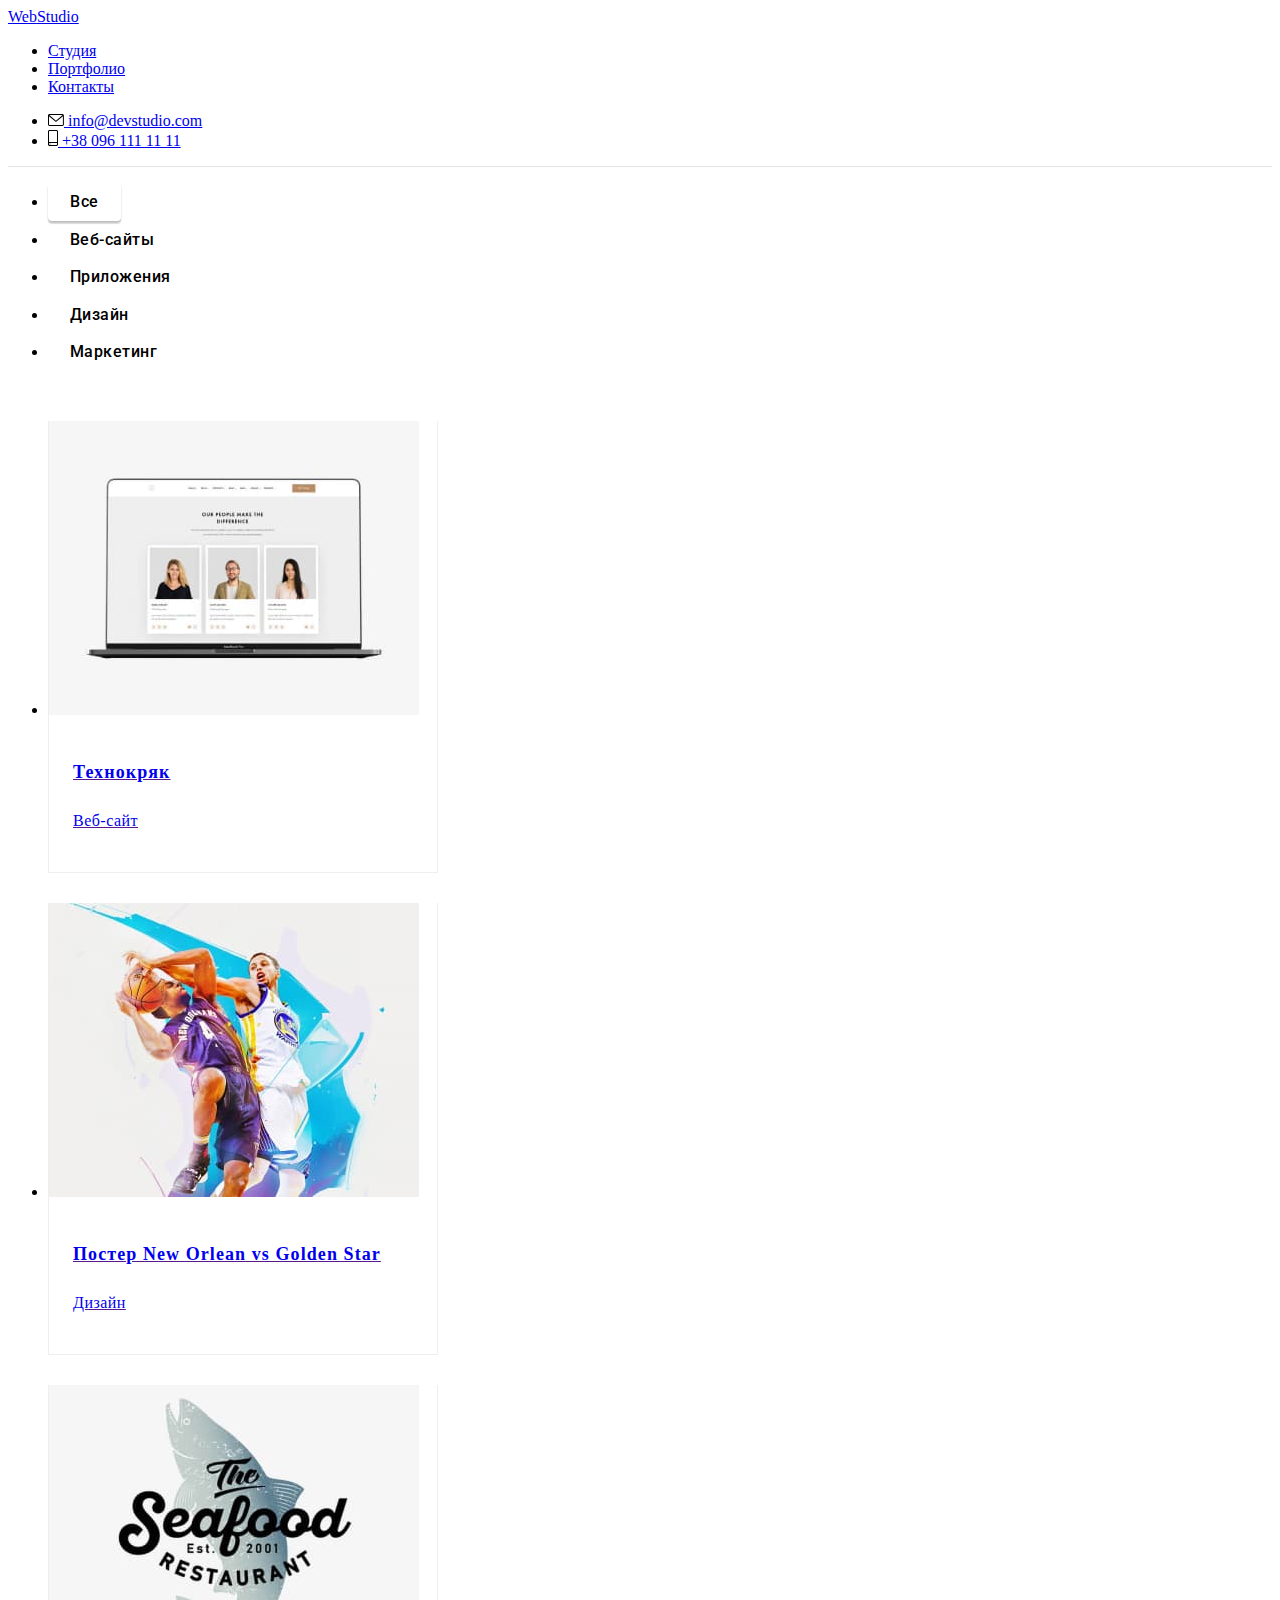
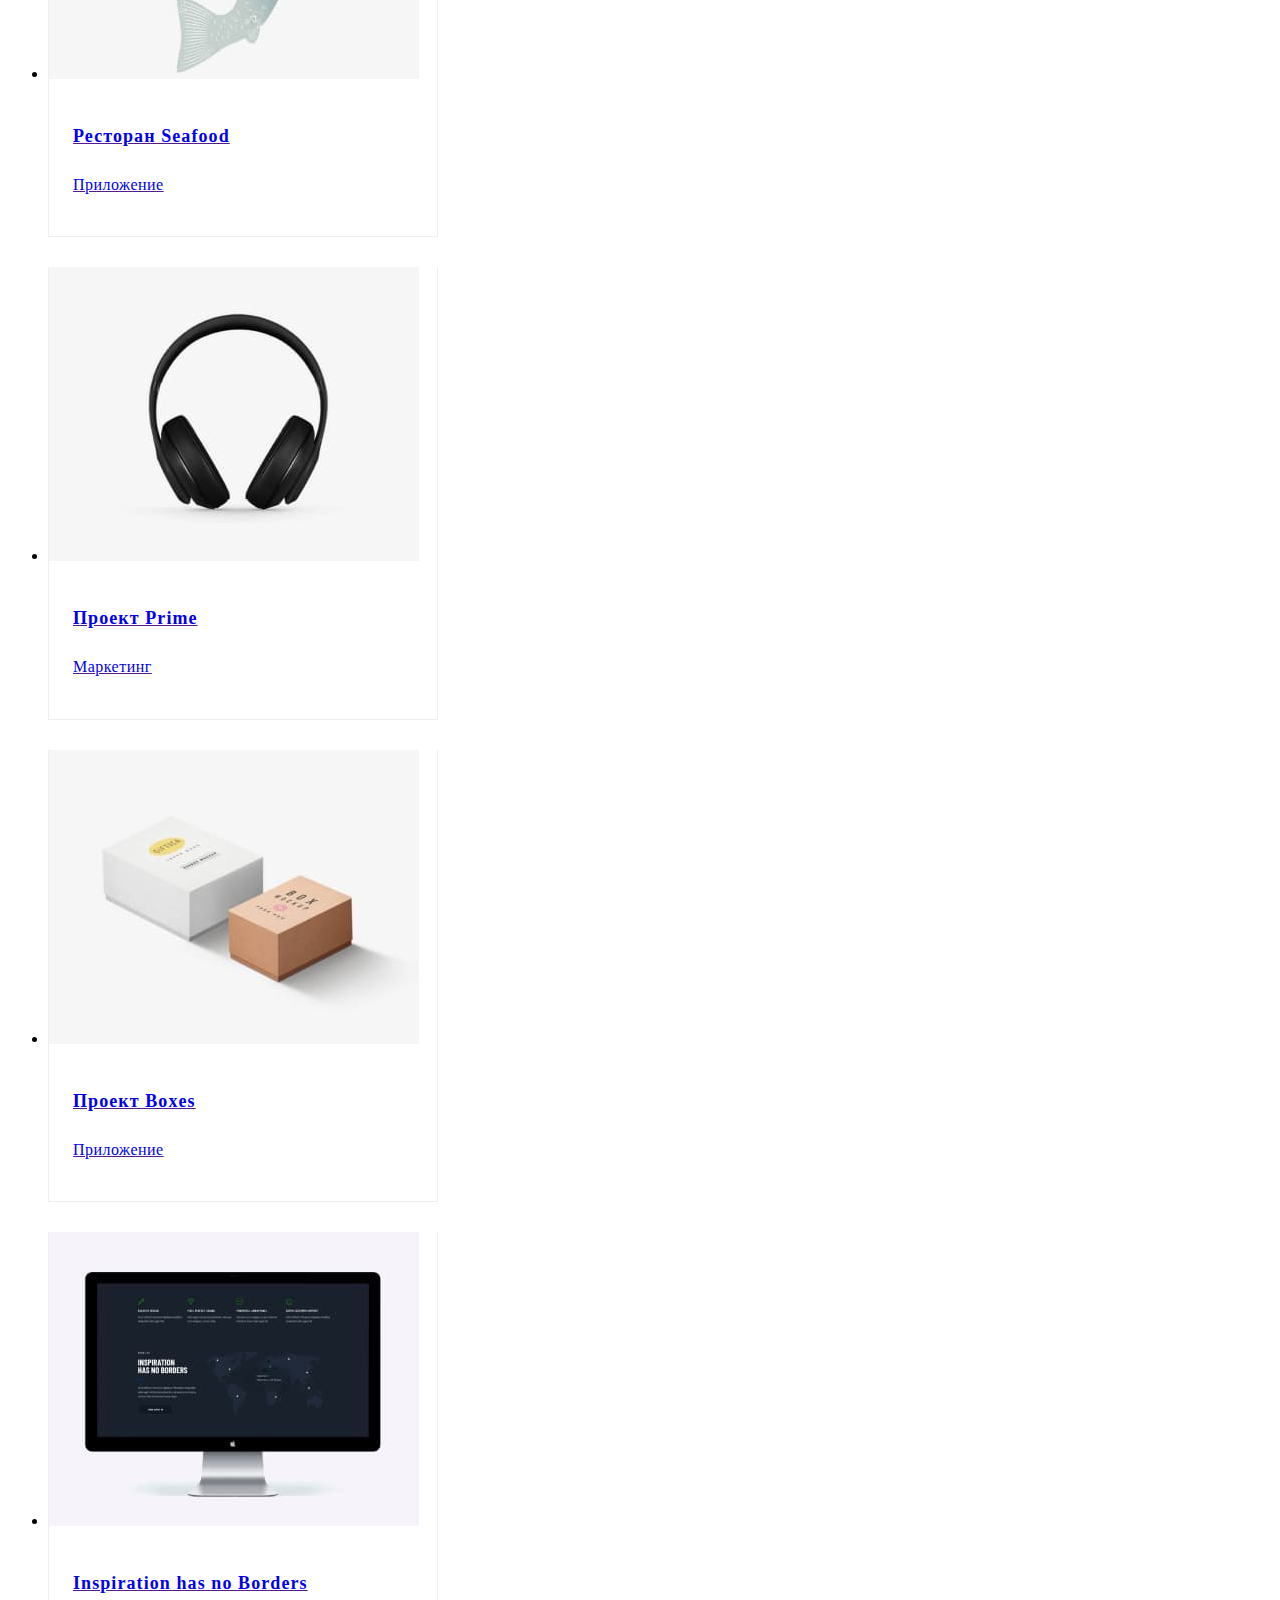
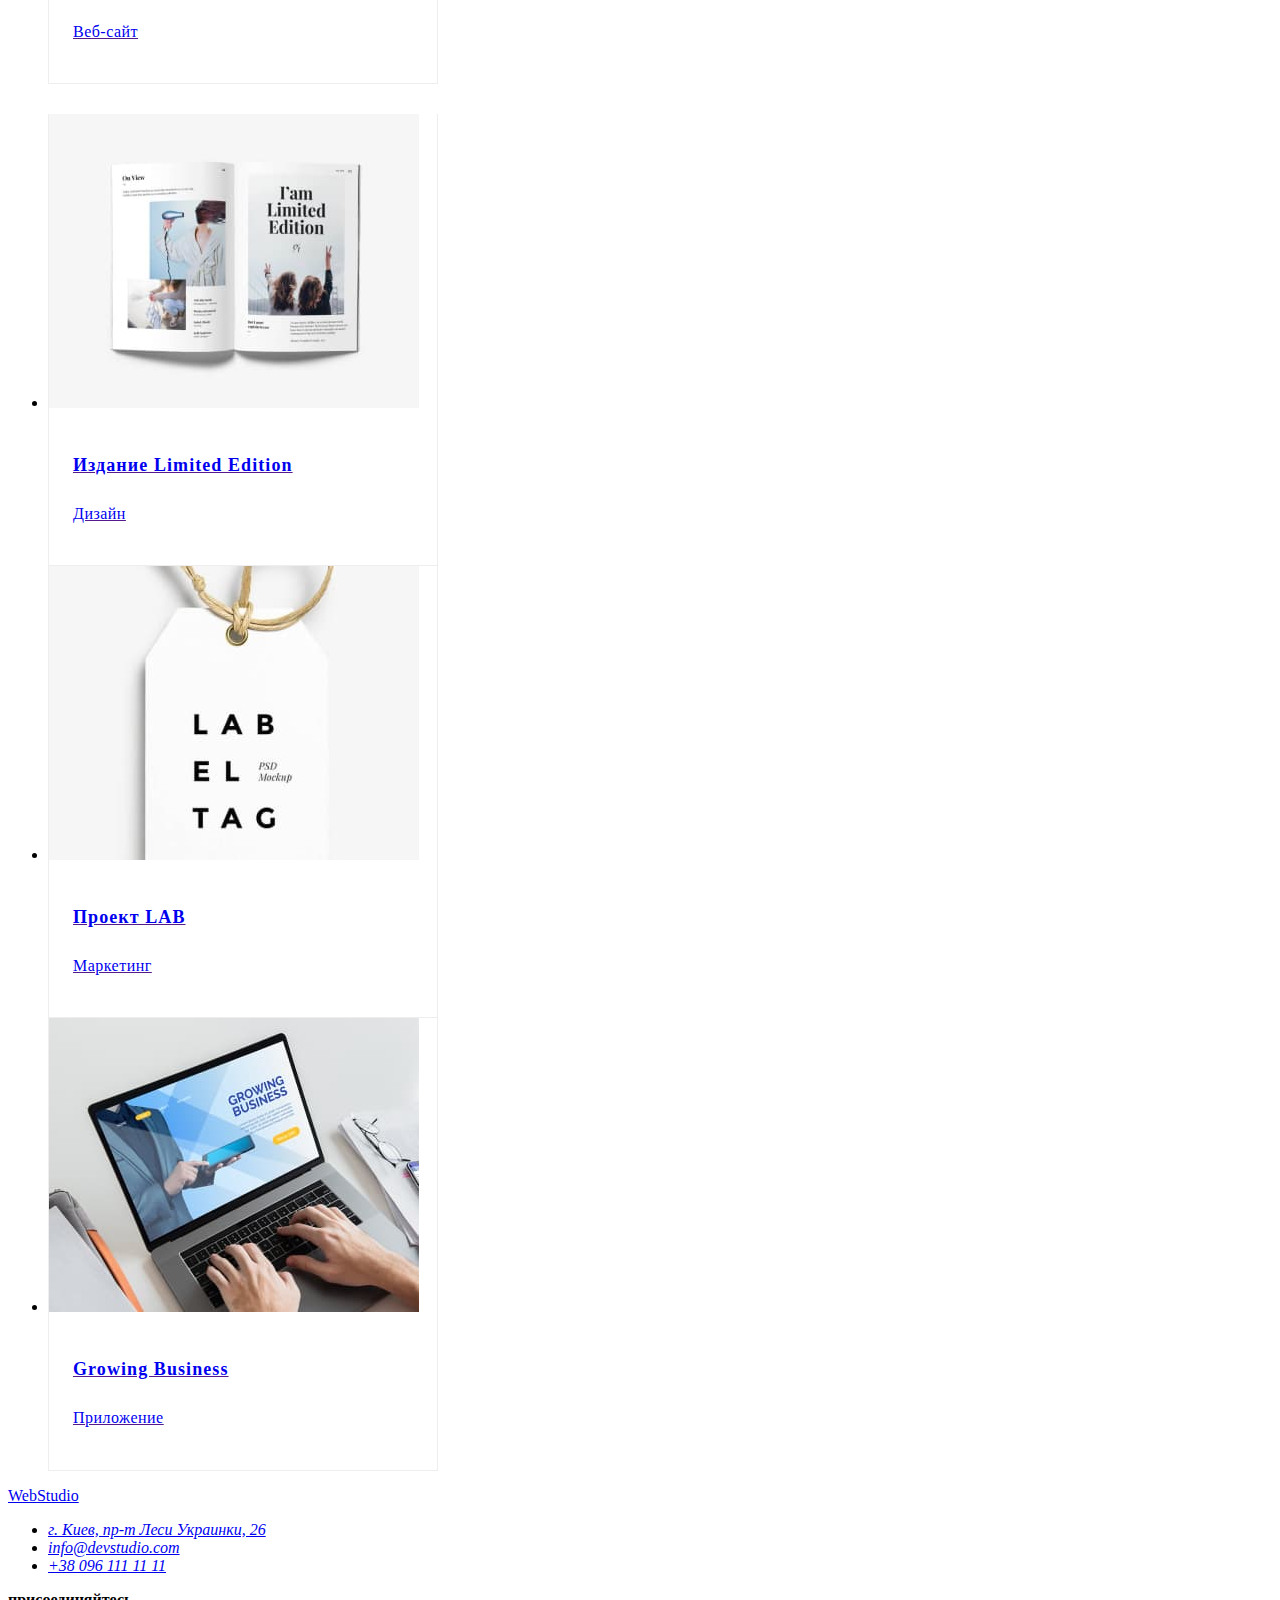
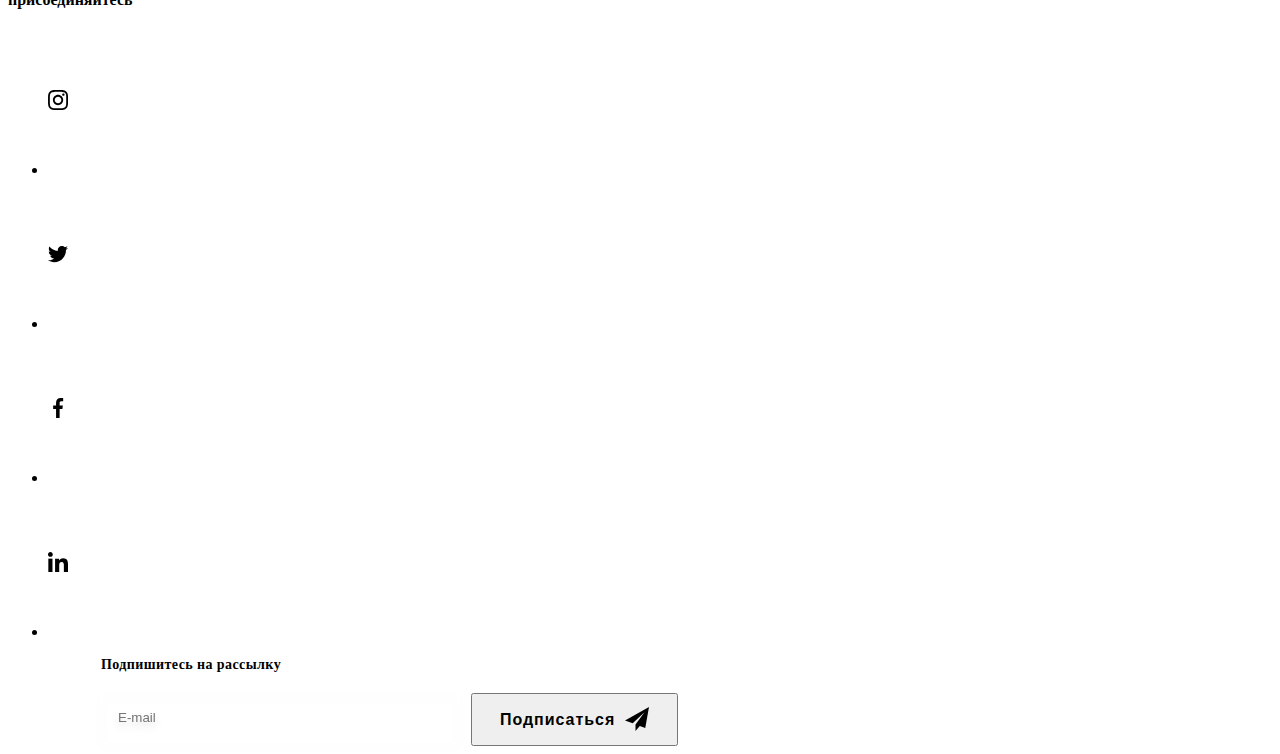
==== portfolio.html @ 0dfbd682 "1" ====
<!DOCTYPE html>
<html lang="ru">

<head>
    <meta charset="UTF-8">
    <meta http-equiv="X-UA-Compatible" content="IE=edge">
    <meta name="viewport" content="width=device-width, initial-scale=1.0">
    <title>портфолио</title>
    <link rel="preconnect" href="https://fonts.googleapis.com">
    <link rel="preconnect" href="https://fonts.gstatic.com" crossorigin>
    <link href="https://fonts.googleapis.com/css2?family=Raleway:wght@700&family=Roboto:wght@400;500;700;900&display=swap" rel="stylesheet">
    <link rel="stylesheet" href="https://cdnjs.cloudflare.com/ajax/libs/modern-normalize/1.1.0/modern-normalize.min.css" integrity="sha512-wpPYUAdjBVSE4KJnH1VR1HeZfpl1ub8YT/NKx4PuQ5NmX2tKuGu6U/JRp5y+Y8XG2tV+wKQpNHVUX03MfMFn9Q==" crossorigin="anonymous" referrerpolicy="no-referrer"
    />
    <link rel="stylesheet" href="./css/styless.css">
</head>

<body>
    <!-- Header -->
    <header class="header">
        <div class="container main-nav">
            <nav class="nav">
                <a href="index.html" lang="en" class="logo link">Web<span class="logo-header link">Studio</span></a>
                <ul class="site-nav list">
                    <li class="header-item">
                        <a href="./index.html" class="header-link link">Студия</a>
                    </li>
                    <li class="header-item">
                        <a href="./portfolio.html" class="header-link link current">Портфолио</a>
                    </li>
                    <li class="header-item">
                        <a href="Контакты" class="header-link list link">Контакты</a>
                    </li>
                </ul>
            </nav>
            <ul class="header-contacts-link list">
                <li class="item">
                    <a href="mailto:info@devstudio.com" class="contacts-link link" aria-label="имайл">
                        <svg class="icon-header-svg" width="16px" height="12px">
                            <use href="./images/sprite.svg#icon-mail"></use>
                        </svg> info@devstudio.com
                    </a>
                </li>
                <li class="item">
                    <a href="tel:+380961111111" class="contacts-link link" aria-label="номер телефона">
                        <svg class="icon-header-svg smartphone" width="10px" height="16px">
                            <use href="./images/sprite.svg#icon-smartphone"></use>
                        </svg> +38 096 111 11 11
                    </a>
                </li>
            </ul>
        </div>
    </header>
    <main>
        <!-- Section Hero -->
        <section class="portf-section section">
            <div class="container">
                <h1 hidden>portfolio</h1>
                <ul class="list menu-list">
                    <li class="item">
                        <button type="button" class="button active-button">Все</button>
                    </li>
                    <li class="item">
                        <button type="button " class="button">Веб-сайты</button>
                    </li>
                    <li class="item">
                        <button type="button " class="button">Приложения</button>
                    </li>
                    <li class="item">
                        <button type="button " class="button">Дизайн</button>
                    </li>
                    <li class="item">
                        <button type="button " class="button">Маркетинг</button>
                    </li>
                </ul>
                <ul class="list portf-list">
                    <li class="item-portf">
                        <a href="" class="link portf-link">
                            <div class="portf-thumb">
                                <img src="./images/tehnokrak.jpg " alt="технокряк " width="370 " height="294 " />
                                <div class="portfolio-card-overlay">
                                    <p class="portfolio-card-text">
                                        Технокряк это современная площадка распространения коронавируса. Компании используют эту платформу для цифрового шпионажа и атак на защищённые сервера конкурентов.
                                    </p>
                                </div>
                            </div>
                            <div class="portfolio-card-description">
                                <h2 class="portfolio-title">Технокряк</h2>
                                <p class="portfolio-text">Веб-сайт</p>
                            </div>
                        </a>
                    </li>
                    <li class="item-portf">
                        <a href="" class="link portf-link">
                            <div class="portf-thumb">
                                <img src="./images/new orlean vs golden star.jpg " alt="постер " width="370 " height="294 " />
                                <div class="portfolio-card-overlay">
                                    <p class="portfolio-card-text">
                                        Технокряк это современная площадка распространения коронавируса. Компании используют эту платформу для цифрового шпионажа и атак на защищённые сервера конкурентов.
                                    </p>
                                </div>
                            </div>
                            <div class="portfolio-card-description">
                                <h2 class="portfolio-title">Постер New Orlean vs Golden Star</h2>
                                <p class="portfolio-text">Дизайн</p>
                            </div>
                        </a>
                    </li>
                    <li class="item-portf">
                        <a href="" class="link portf-link">
                            <div class="portf-thumb">
                                <img src="./images/seafood.jpg " alt="рыбный ресторан " width="370 " height="294 " />
                                <div class="portfolio-card-overlay">
                                    <p class="portfolio-card-text">
                                        Технокряк это современная площадка распространения коронавируса. Компании используют эту платформу для цифрового шпионажа и атак на защищённые сервера конкурентов.
                                    </p>
                                </div>
                            </div>
                            <div class="portfolio-card-description">
                                <h2 class="portfolio-title">Ресторан Seafood</h2>
                                <p class="portfolio-text">Приложение</p>
                            </div>
                        </a>
                    </li>
                    <li class="item-portf">
                        <a href="" class="link portf-link">
                            <div class="portf-thumb">
                                <img src="./images/prime.jpg " alt="наушники " width="370 " height="294 " />
                                <div class="portfolio-card-overlay">
                                    <p class="portfolio-card-text">
                                        Технокряк это современная площадка распространения коронавируса. Компании используют эту платформу для цифрового шпионажа и атак на защищённые сервера конкурентов.
                                    </p>
                                </div>
                            </div>
                            <div class="portfolio-card-description">
                                <h2 class="portfolio-title">Проект Prime</h2>
                                <p class="portfolio-text">Маркетинг</p>
                            </div>
                        </a>
                    </li>

                    <li class="item-portf">
                        <a href="" class="link portf-link">
                            <div class="portf-thumb">
                                <img src="./images/boxes.jpg " alt="коробка " width="370 " height="294 " />
                                <div class="portfolio-card-overlay">
                                    <p class="portfolio-card-text">
                                        Технокряк это современная площадка распространения коронавируса. Компании используют эту платформу для цифрового шпионажа и атак на защищённые сервера конкурентов.
                                    </p>
                                </div>
                            </div>
                            <div class="portfolio-card-description">
                                <h2 class="portfolio-title">Проект Boxes</h2>
                                <p class="portfolio-text">Приложение</p>
                            </div>
                        </a>
                    </li>
                    <li class="item-portf">
                        <a href="" class="link portf-link">
                            <div class="portf-thumb">
                                <img src="./images/inspiration has no borders.jpg " alt="монитор " width="370 " height="294 " />
                                <div class="portfolio-card-overlay">
                                    <p class="portfolio-card-text">
                                        Технокряк это современная площадка распространения коронавируса. Компании используют эту платформу для цифрового шпионажа и атак на защищённые сервера конкурентов.
                                    </p>
                                </div>
                            </div>
                            <div class="portfolio-card-description">
                                <h2 class="portfolio-title">Inspiration has no Borders</h2>
                                <p class="portfolio-text">Веб-сайт</p>
                            </div>
                        </a>
                    </li>
                    <li class="item-portf">
                        <a href="" class="link portf-link">
                            <div class="portf-thumb">
                                <img src="./images/limited edition.jpg " alt="журнал " width="370 " height="294 " />
                                <div class="portfolio-card-overlay">
                                    <p class="portfolio-card-text">
                                        Технокряк это современная площадка распространения коронавируса. Компании используют эту платформу для цифрового шпионажа и атак на защищённые сервера конкурентов.
                                    </p>
                                </div>
                            </div>
                            <div class="portfolio-card-description">
                                <h2 class="portfolio-title">Издание Limited Edition</h2>
                                <p class="portfolio-text">Дизайн</p>
                            </div>
                        </a>
                    </li>
                    <li class="item-portf">
                        <a href="" class="link portf-link">
                            <div class="portf-thumb">
                                <img src="./images/lab.jpg " alt="ярлык " width="370 " height="294 " />
                                <div class="portfolio-card-overlay">
                                    <p class="portfolio-card-text">
                                        Технокряк это современная площадка распространения коронавируса. Компании используют эту платформу для цифрового шпионажа и атак на защищённые сервера конкурентов.
                                    </p>
                                </div>
                            </div>
                            <div class="portfolio-card-description">
                                <h2 class="portfolio-title">Проект LAB</h2>
                                <p class="portfolio-text">Маркетинг</p>
                            </div>
                        </a>
                    </li>
                    <li class="item-portf">
                        <a href="" class="link portf-link">
                            <div class="portf-thumb">
                                <img src="./images/growing business.jpg " alt="ноутбук " width="370 " height="294 " />
                                <div class="portfolio-card-overlay">
                                    <p class="portfolio-card-text">
                                        Технокряк это современная площадка распространения коронавируса. Компании используют эту платформу для цифрового шпионажа и атак на защищённые сервера конкурентов.
                                    </p>
                                </div>
                            </div>
                            <div class="portfolio-card-description">
                                <h2 class="portfolio-title">Growing Business</h2>
                                <p class="portfolio-text">Приложение</p>
                            </div>
                        </a>
                    </li>
                </ul>
            </div>
        </section>
    </main>

    <!-- Footer -->
    <footer class=" footer ">
        <div class="container footer-blok">
            <div class="contact-blok">
                <a href=" ./index.html " lang=" en " class=" logo link footer-link ">Web<span
                        class=" logo-footer link ">Studio</span></a>
                <address class=" contacts-address ">
                    <ul class=" footer-list list ">
                        <li class=" contacts-item ">
                            <a class=" contacts-link-address link " href=" # ">г. Киев, пр-т Леси Украинки, 26</a>
                        </li>
                        <li class=" contacts-item ">
                            <a href=" mailto:info@devstudio.com "
                                class=" footer-contacts-link link ">info@devstudio.com</a>
                        </li>
                        <li class=" contacts-item ">
                            <a href=" tel:+380961111111 " class=" footer-contacts-link link ">+38 096 111 11 11</a>
                        </li>
                    </ul>
                </address>
            </div>
            <div class="footer-socar">
                <strong class="footer-strong">присоединяйтесь</strong>
                <ul class="footer-socar-list">
                    <li class="footer-socar-blok list">
                        <a href="" class="link footer-links">
                            <svg class="footer-icon-svg" width="20" hight="20">
                                <use href="./images/sprite.svg#icon-instagram" class="svg-item"></use>
                            </svg>
                        </a>
                    </li>
                    <li class="footer-socar-blok list">
                        <a href="" class="link footer-links">
                            <svg class="footer-icon-svg" width="20" hight="20">
                                <use href="./images/sprite.svg#icon-twitter" class="svg-item"></use>
                            </svg>
                        </a>
                    </li>
                    <li class="footer-socar-blok list">
                        <a href="" class="link footer-links">
                            <svg class="footer-icon-svg" width="20" hight="20">
                                <use href="./images/sprite.svg#icon-facebook" class="svg-item"></use>
                            </svg>
                        </a>
                    </li>
                    <li class="footer-socar-blok list">
                        <a href="" class="link footer-links">
                            <svg class="footer-icon-svg" width="20" hight="20">
                                <use href="./images/sprite.svg#icon-linkedin" class="svg-item"></use>
                            </svg>
                        </a>
                    </li>
                </ul>
            </div>
            <form action="#" class="online-form">
                <strong class="footer-strong signup-title">
                    Подпишитесь на рассылку
                </strong>
                <div class="inputs">
                    <label for="signup-email" class="signup-label">
                        <input type="email" name="email" id="signup-email" placeholder="E-mail" class="signup-email">
                    </label>
                    <button type="submit" class="hero-button signup-btn">
                        <span class="signup-btn-text">Подписаться</span>
                        <svg width="24" height="24" class="signup-svg">
                            <use href="./images/sprite.svg#icon-icon-send" class=""></use>
                        </svg>
                    </button>
                </div>
            </form>
        </div>
    </footer>
</body>

</html>
---- css/styless.css ----
/* global selector */

/* Header*/

/* Hero */

/* Section features */

/* Section task */

/* Section team*/

/* Clients */

/* Footer */

/* .footer-blok {
  display: flex;
  align-items: baseline;
} */

/* .contact-blok {
  margin-right: 70px;
} */

/* Modalka */

/* Inputs */

.inputs {
  display: flex;
}
.input-label {
  /* display: block; */
  margin-bottom: 4px;
  font-size: 12px;
  line-height: 1.17;
  letter-spacing: 0.01em;
  color: var(--secondary-text-color);
}
.input-wrapper {
  display: block;
  position: relative;
}

.signup-title {
  display: flex;
  justify-content: left;
  margin-bottom: 20px;
  font-size: 14px;
  line-height: 16px;
  letter-spacing: 0.03em;
}

.signup-label {
  margin-right: 12px;
}

.signup-btn:focus,
.signup-btn:hover {
  color: var(--sect-team-bg-color);
}

.signup-btn {
  padding: 10px 27px;
  font-weight: 700;
  font-size: 16px;
  line-height: 1.87;
  display: flex;
  align-items: center;
  text-align: center;
  letter-spacing: 0.06em;
  color: var(--sect-team-bg-color);
}

.signup-btn-text {
  margin-right: 10px;
}

.signup-svg {
  fill: var(--sect-team-bg-color);
}

.signup-email {
  padding: 15px 16px;
  height: 50px;
  width: 358px;
  background-color: transparent;
  border: 1px solid rgba(255, 255, 255, 0.3);
  box-sizing: border-box;
  filter: drop-shadow(0px 4px 4px rgba(0, 0, 0, 0.15));
  border-radius: 4px;
  color: var(--sect-team-bg-color);
}

.online-form {
  margin-top: 12px;
  margin-left: 93px;
}

/* left side */

.portf-thumb {
  position: relative;
  overflow: hidden;
}

.portfolio-card-text {
  position: absolute;
  top: 0;
  left: 0;
  transform: translateY(101%);
  transition: transform 250ms cubic-bezier(0.4, 0, 0.2, 1);
  display: flex;
  align-items: center;
  height: 100%;
  width: 100%;
  background-color: var(--portf-card-bg-color);
  color: var(--primary-title-color);
  font-weight: 400;
  font-size: 18px;
  line-height: 1.555;
  letter-spacing: 0.03em;
}

.portf-link:hover .portfolio-card-text,
.portf-link:focus .portfolio-card-text {
  transform: translateY(0);
}

.portfolio-card-text {
  text-align: left;
  padding-right: 24px;
  padding-left: 24px;
}

.list .button:focus,
.list .button:hover {
  background-color: var(--accent-color);
  color: var(--primary-title-color);
}

.list .button {
  padding: 6px 22px;
  display: inline-block;
  min-width: 73px;
  font-family: "Roboto";
  font-style: normal;
  border: 0;
  cursor: pointer;
  font-weight: 500;
  font-size: 16px;
  line-height: 1.6;
  text-align: center;
  letter-spacing: 0.03em;
  color: var(--header-text-color);
  background-color: var(--sect-team-bg-color);
  border-radius: 4px;
  transition: color 250ms cubic-bezier(0.4, 0, 0.2, 1),
    background-color 250ms cubic-bezier(0.4, 0, 0.2, 1),
    box-shadow 250ms cubic-bezier(0.4, 0, 0.2, 1);
}

.list .active-button {
  font-family: "Roboto";
  font-style: normal;
  border: 0;
  font-weight: 500;
  font-size: 16px;
  line-height: 1.6;
  text-align: center;
  letter-spacing: 0.03em;
  color: var(--primary-title-color);
  background-color: var(--accent-color);
  border-radius: 4px;
  box-shadow: 0px 3px 1px rgba(0, 0, 0, 0.1), 0px 1px 2px rgba(0, 0, 0, 0.08),
    0px 2px 2px rgba(0, 0, 0, 0.12);
}

.portf-section {
  border-top: 1px solid #e5e5e5;
}

.menu-list {
  margin-bottom: 50px;
}

.menu-list .item:not(:last-child) {
  margin-right: 8px;
}

.portf-list {
  flex-wrap: wrap;
}

.list .item-portf:not(:nth-child(3n)) {
  margin-right: 30px;
}

.list .item-portf:not(:nth-last-child(-n + 3)) {
  margin-bottom: 30px;
}

.item-portf {
  width: calc((100% - 60px) / 3);
  border-bottom: 1px solid #eeeeee;
  border-left: 1px solid #eeeeee;
  border-right: 1px solid #eeeeee;
}

.portfolio-card-description {
  padding: 20px 24px;
}

.portf-img {
  display: block;
}

.portfolio-title {
  margin-bottom: 4px;
  font-weight: 700;
  font-size: 18px;
  line-height: 2;
  letter-spacing: 0.06em;
  color: var(--header-text-color);
  text-align: left;
}

.item-portf {
  transition: box-shadow 250ms cubic-bezier(0.4, 0, 0.2, 1);
}

.portfolio-title:hover {
  color: var(--accent-color);
}

.portfolio-text {
  font-size: 16px;
  line-height: 1.89;
  letter-spacing: 0.03em;
  color: var(--secondary-text-color);
  text-align: left;
}

.portfolio-text:hover {
  color: var(--accent-color);
}
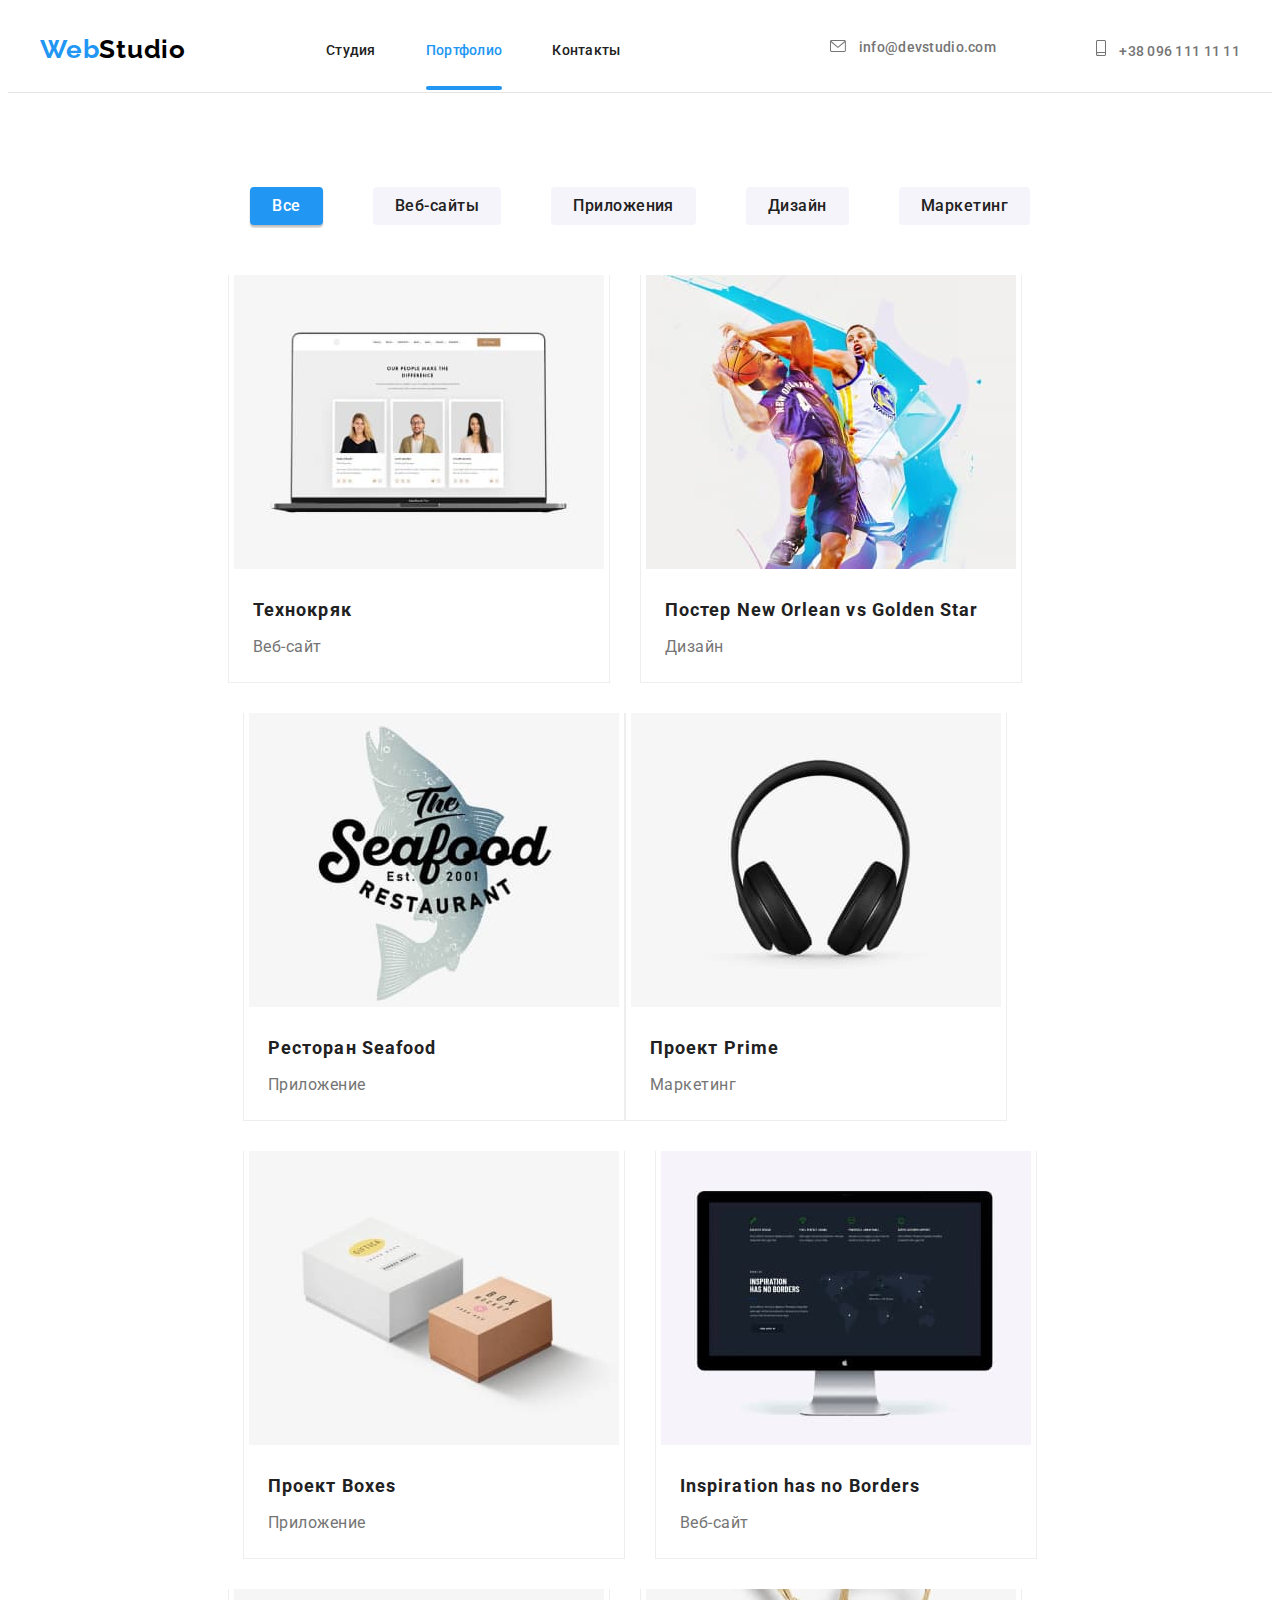
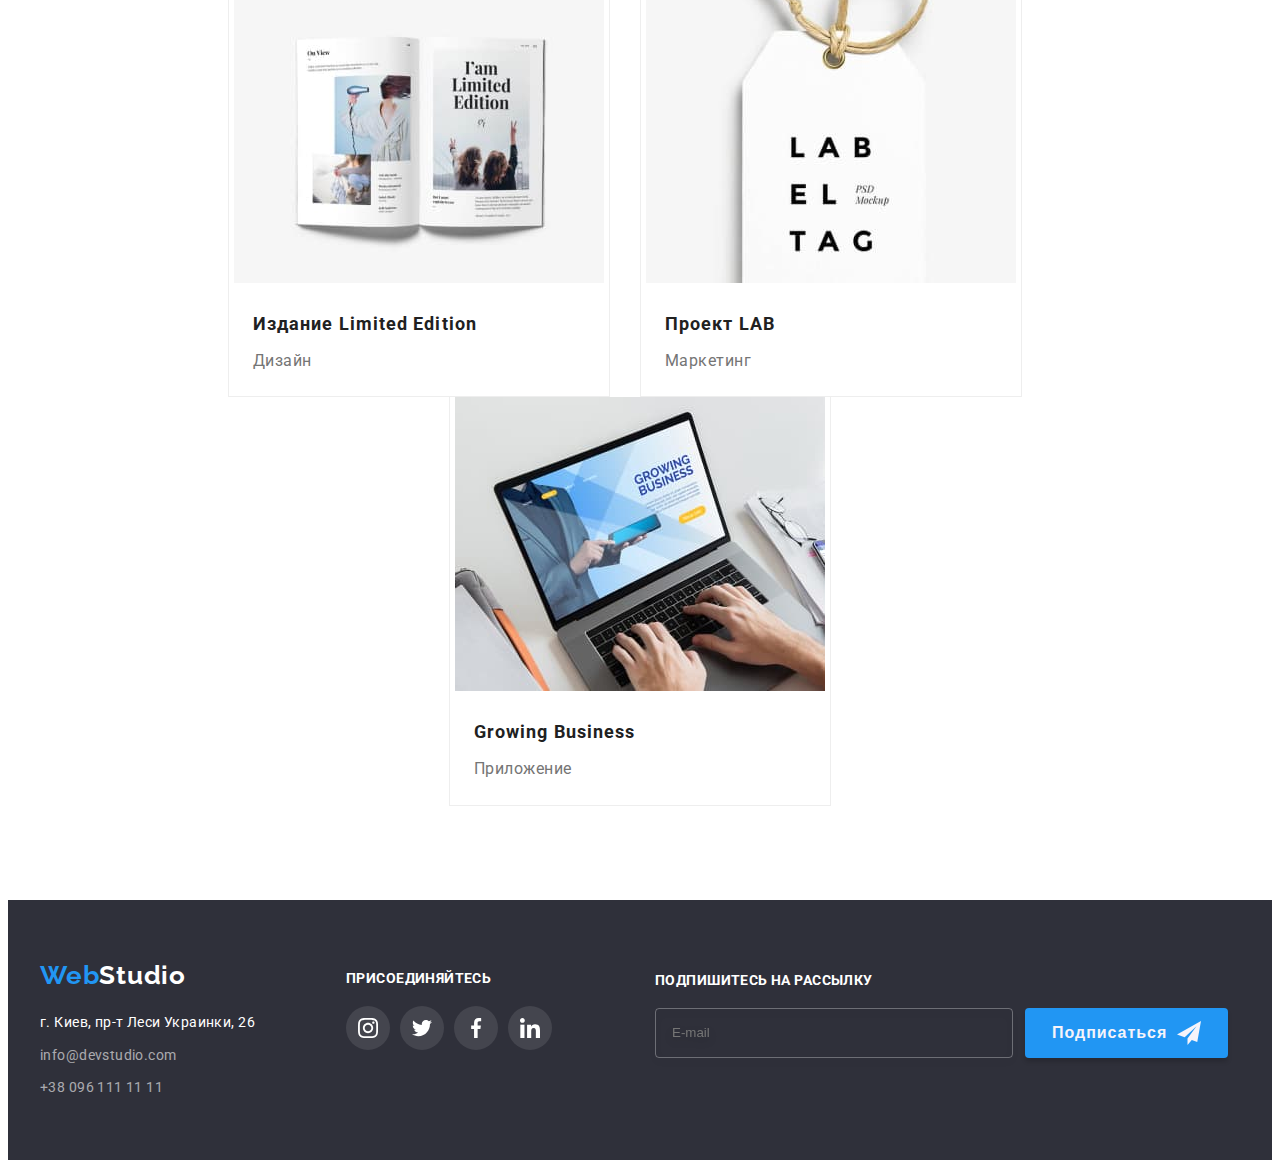
==== commit f810d048: "2" ====
--- a/portfolio.html
+++ b/portfolio.html
@@ -11,7 +11,7 @@
     <link href="https://fonts.googleapis.com/css2?family=Raleway:wght@700&family=Roboto:wght@400;500;700;900&display=swap" rel="stylesheet">
     <link rel="stylesheet" href="https://cdnjs.cloudflare.com/ajax/libs/modern-normalize/1.1.0/modern-normalize.min.css" integrity="sha512-wpPYUAdjBVSE4KJnH1VR1HeZfpl1ub8YT/NKx4PuQ5NmX2tKuGu6U/JRp5y+Y8XG2tV+wKQpNHVUX03MfMFn9Q==" crossorigin="anonymous" referrerpolicy="no-referrer"
     />
-    <link rel="stylesheet" href="./css/styless.css">
+    <link rel="stylesheet" href="./css/main.min.css">
 </head>
 
 <body>
--- a/css/main.min.css
+++ b/css/main.min.css
@@ -0,0 +1,2 @@
+:root{--primary-title-color: #ffffff;--secondary-title-color: #000000;--primary-text-color: #212122;--secondary-text-color: #757575;--accent-color: #2196f3;--header-text-color: #212121;--first-logo-color: #000000;--second-bg-color: #2f303a;--sect-team-bg-color: #f5f4fa;--clients-color: #afb1b8;--task-description-bg-color: rgba(47, 48, 58, 0.8);--portf-card-bg-color: rgba(33, 150, 243, 0.9)}html{box-sizing:border-box}h1,h2,h3,h4,h5,h6,p,ul{margin-top:0;margin-bottom:0}body{letter-spacing:0.03em;font-family:"Roboto", sans-serif;color:var(--primary-text-color);background-color:var(--primary-title-color);font-size:14px}.list{list-style:none;padding-inline-start:0;display:flex;justify-content:center}.link{text-decoration:none}.container{margin-left:auto;margin-right:auto;width:1200px;padding-left:15px;padding-right:15px;text-align:center}.hero-button{margin:auto;padding:10px 32px;display:inline-block;min-width:200px;cursor:pointer;font-weight:700;font-size:16px;font-style:normal;line-height:1.88;display:flex;align-items:center;text-align:center;letter-spacing:0.06em;border:0;color:var(--primary-title-color);transition:color 250ms cubic-bezier(0.4, 0, 0.2, 1),background-color 250ms cubic-bezier(0.4, 0, 0.2, 1)}.hero-button:focus,.hero-button:hover{color:var(--header-text-color)}.hero-button{background-color:var(--accent-color);box-shadow:0px 4px 4px rgba(0,0,0,0.15);border-radius:4px}.title{color:var(--title-text-color);font-size:36px;font-style:normal;font-weight:700;line-height:1.17;letter-spacing:0.03em;text-align:center}.current{position:relative;padding-top:32px;padding-bottom:32px;color:var(--accent-color)}.current::after{position:absolute;left:0;bottom:0;content:"";display:block;width:100%;height:4px;background-color:var(--accent-color);border-radius:2px}.socar-list{padding:0;display:flex;margin-left:32px;margin-top:16px}.socar-blok{margin-right:10px}.socar-blok:last-child{margin-right:0}.team-list{background-color:var(--primary-title-color);box-shadow:0px 1px 3px rgba(0,0,0,0.12),0px 1px 1px rgba(0,0,0,0.14),0px 2px 1px rgba(0,0,0,0.2);border-radius:0px 0px 4px 4px}.list .team-list:not(:last-child){margin-right:30px}.socar-link{display:flex;padding:0;width:44px;height:44px;border-radius:22px;color:var(--clients-color);justify-content:center;align-items:center;transition:fill 250ms cubic-bezier(0.4, 0, 0.2, 1),background-color 250ms cubic-bezier(0.4, 0, 0.2, 1)}.socar-link:focus,.socar-link:hover{background-color:var(--accent-color);color:var(--primary-title-color)}.clients-link{display:flex;width:170px;height:92px;color:var(--clients-color);border:1px solid var(--clients-color);border-radius:4px;align-items:center;justify-content:center;transition:fill 250ms cubic-bezier(0.4, 0, 0.2, 1),background-color 250ms cubic-bezier(0.4, 0, 0.2, 1)}.clients-link:hover,.clients-link:focus{border:1px solid var(--accent-color);border-radius:4px;fill:currentColor}.footer-links{display:flex;margin-right:10px;background-color:rgba(255,255,255,0.1);padding:0;width:44px;height:44px;border-radius:22px;justify-content:center;align-items:center;transition:fill 250ms cubic-bezier(0.4, 0, 0.2, 1),background-color 250ms cubic-bezier(0.4, 0, 0.2, 1)}.footer-links:hover,.footer-links:focus{background-color:var(--accent-color)}.contacts-link-address{font-size:14px;line-height:1.71;letter-spacing:0.03em;color:var(--primary-title-color);text-align:left}.contacts-link-address:focus,.contacts-link-address:hover,.footer-contacts-link:focus,.footer-contacts-link:hover{color:var(--accent-color);font-style:inherit}.backdrop{position:fixed;top:0;left:0;width:100%;height:100%;z-index:1;opacity:1;transition:opacity 250ms cubic-bezier(0.4, 0, 0.2, 1);background-color:rgba(0,0,0,0.2)}.is-hidden{opacity:0;pointer-events:none}.backdrop.is-hidden .modal{transform:translate(-50%, -50%) scale(0.6)}.modal{position:absolute;top:50%;left:50%;transform:translate(-50%, -50%) scale(1);transition:transform 250ms cubic-bezier(0.4, 0, 0.2, 1);width:530px;height:580px;background-color:var(--primary-title-color);box-shadow:0px 1px 3px rgba(0,0,0,0.12),0px 1px 1px rgba(0,0,0,0.14),0px 2px 1px rgba(0,0,0,0.2);border-radius:4px;padding:40px}.modal-input{cursor:pointer;box-sizing:border-box;width:100%;height:40px;border-radius:4px;border:1px solid rgba(33,33,33,0.2);padding-left:42px;padding-right:20px;transition:border 250ms cubic-bezier(0.4, 0, 0.2, 1),color 250ms cubic-bezier(0.4, 0, 0.2, 1)}.modal-input:focus,.modal-input:hover,.modal-text-input:focus,.modal-text-input:hover{border:1px solid var(--accent-color)}.modal-input:focus+.form-icon,.modal-input:hover+.form-icon{color:var(--accent-color);fill:currentColor}.form-icon{position:absolute;left:14px;top:50%;pointer-events:none;transition:fill 250ms cubic-bezier(0.4, 0, 0.2, 1);transform:translateY(-50%)}.modal-title{display:inline-block;font-weight:700;margin-bottom:12px;font-size:20px;line-height:1.15;text-align:center;letter-spacing:0.03em;color:var(--primary-text-color)}.modal-field{margin-bottom:28px}.modal-text-input{width:100%;height:120px;border-radius:4px;resize:none;border:1px solid rgba(33,33,33,0.2);padding:12px 16px;transition:border 250ms cubic-bezier(0.4, 0, 0.2, 1);box-sizing:border-box}.modal-form .modal-field:nth-child(5){margin-bottom:20px}.form-link{margin-left:5px;font-size:14px;line-height:1.71;letter-spacing:0.03em;text-decoration-line:underline;color:var(--accent-color)}.close-btn:hover,.close-btn:focus{color:var(--accent-color)}.form-btn{display:block;margin-left:auto;margin-right:auto}.form-btn:hover,.form-btn:focus{color:var(--sect-team-bg-color)}.close-btn{position:absolute;top:8px;right:8px;width:30px;height:30px;color:var(--secondary-title-color);display:flex;justify-content:center;align-items:center;cursor:pointer;background-color:var(--primary-title-color);border:1px solid rgba(0,0,0,0.1);border-radius:15px}.modal-svg{fill:currentColor}.checkbox{margin-right:7px;width:16px;height:15px;transition:background-color 250ms cubic-bezier(0.4, 0, 0.2, 1),fill 250ms cubic-bezier(0.4, 0, 0.2, 1)}.form-checkbox:focus+.checkbox,.form-checkbox:hover+.checkbox{fill:var(--accent-color)}.form-checkbox-label{display:flex;align-items:center;justify-content:center;margin-bottom:30px;font-weight:normal;font-size:14px;line-height:1.71;letter-spacing:0.03em;color:var(--primary-text-color)}.form-checkbox{position:absolute}.form-checkbox:checked+.checkbox{border-radius:2px;fill:var(--accent-color);background-color:var(--accent-color);background-image:url(../images/check.svg);background-size:contain}.portf-thumb{position:relative;overflow:hidden}.portfolio-card-text{position:absolute;top:0;left:0;transform:translateY(101%);transition:transform 250ms cubic-bezier(0.4, 0, 0.2, 1);display:flex;align-items:center;height:100%;width:100%;background-color:var(--portf-card-bg-color);color:var(--primary-title-color);font-weight:400;font-size:18px;line-height:1.555;letter-spacing:0.03em}.portf-link:hover .portfolio-card-text,.portf-link:focus .portfolio-card-text{transform:translateY(0)}.portfolio-card-text{text-align:left;padding-right:24px;padding-left:24px}.portf-section{border-top:1px solid #e5e5e5}.menu-list{margin-bottom:50px}.menu-list .item:not(:last-child){margin-right:8px}.portf-list{flex-wrap:wrap}.list .item-portf:not(:nth-child(3n)){margin-right:30px}.list .item-portf:not(:nth-last-child(-n+3)){margin-bottom:30px}.item-portf{width:calc((100% - 60px) / 3);border-bottom:1px solid #eeeeee;border-left:1px solid #eeeeee;border-right:1px solid #eeeeee}.portfolio-card-description{padding:20px 24px}.portf-img{display:block}.portfolio-title{margin-bottom:4px;font-weight:700;font-size:18px;line-height:2;letter-spacing:0.06em;color:var(--header-text-color);text-align:left}.item-portf{transition:box-shadow 250ms cubic-bezier(0.4, 0, 0.2, 1)}.portfolio-title:hover{color:var(--accent-color)}.portfolio-text{font-size:16px;line-height:1.89;letter-spacing:0.03em;color:var(--secondary-text-color);text-align:left}.portfolio-text:hover{color:var(--accent-color)}.inputs{display:flex}.input-label{margin-bottom:4px;font-size:12px;line-height:1.17;letter-spacing:0.01em;color:var(--secondary-text-color)}.input-wrapper{display:block;position:relative}.signup-title{display:flex;text-align:left;margin-bottom:20px;font-size:14px;line-height:16px;letter-spacing:0.03em}.signup-label{margin-right:12px}.signup-btn:focus,.signup-btn:hover{color:var(--sect-team-bg-color)}.signup-btn{padding:10px 27px;font-weight:700;font-size:16px;line-height:1.87;display:flex;align-items:center;text-align:center;letter-spacing:0.06em;color:var(--sect-team-bg-color)}.signup-btn-text{margin-right:10px}.signup-svg{fill:var(--sect-team-bg-color)}.signup-email{padding:15px 16px;height:50px;width:358px;background-color:transparent;border:1px solid rgba(255,255,255,0.3);box-sizing:border-box;filter:drop-shadow(0px 4px 4px rgba(0,0,0,0.15));border-radius:4px;color:var(--sect-team-bg-color)}.online-form{margin-top:12px;margin-left:93px}.list .button:focus,.list .button:hover{background-color:var(--accent-color);color:var(--primary-title-color)}.list .button{padding:6px 22px;display:inline-block;min-width:73px;font-family:"Roboto";font-style:normal;border:0;cursor:pointer;font-weight:500;font-size:16px;line-height:1.6;text-align:center;letter-spacing:0.03em;color:var(--header-text-color);background-color:var(--sect-team-bg-color);border-radius:4px;transition:color 250ms cubic-bezier(0.4, 0, 0.2, 1),background-color 250ms cubic-bezier(0.4, 0, 0.2, 1),box-shadow 250ms cubic-bezier(0.4, 0, 0.2, 1)}.list .active-button{font-family:"Roboto";font-style:normal;border:0;font-weight:500;font-size:16px;line-height:1.6;text-align:center;letter-spacing:0.03em;color:var(--primary-title-color);background-color:var(--accent-color);border-radius:4px;box-shadow:0px 3px 1px rgba(0,0,0,0.1),0px 1px 2px rgba(0,0,0,0.08),0px 2px 2px rgba(0,0,0,0.12)}.icon-header-svg{margin-right:10px;fill:currentColor}.main-nav{display:flex;align-items:center}.nav{display:flex;align-items:center}.site-nav .item:not(:last-child),.list .item:not(:last-child){margin-right:50px}.logo{margin-right:90px;display:block;padding-top:24px;padding-bottom:25px;font-family:Raleway;font-style:normal;font-weight:700;font-size:26px;line-height:1.17;letter-spacing:0.03em;text-align:left;color:var(--accent-color)}.logo-header{color:var(--first-logo-color)}.link{text-decoration:none;transition:color 250ms cubic-bezier(0.4, 0, 0.2, 1)}.header-link{margin-left:50px;display:block;padding-top:32px;padding-bottom:32px;font-weight:500;line-height:1.17;letter-spacing:0.02em;color:var(--header-text-color);text-align:left}.header-link:focus,.header-link:hover,.contacts-link:focus,.contacts-link:hover,.site-nav .link.current,.header-contacts-link .link.current{color:var(--accent-color)}.header-contacts-link{margin-left:auto}.section{padding-top:94px;padding-bottom:94px}.contacts-link{margin-left:50px;display:block;padding-top:32px;padding-bottom:32px;color:var(--secondary-text-color);font-weight:500;line-height:1.14;letter-spacing:0.02em;font-style:normal}.overlay{height:600px;max-width:1600px;margin-left:auto;margin-right:auto;background-image:linear-gradient(to right, rgba(47,48,58,0.4), rgba(47,48,58,0.4)),url(../images/bg-img.jpg);background-size:cover;background-repeat:no-repeat;background-position:center}.hero{display:flex;height:600px;justify-content:center;align-items:center;border-color:var(--second-bg-color)}.hero-title{margin-bottom:30px;width:696px;margin-left:auto;margin-right:auto;font-style:normal;font-weight:900;font-size:44px;line-height:1.36;text-align:center;letter-spacing:0.06em;text-transform:uppercase;text-align:center;color:var(--primary-title-color)}.features-ul{margin:-15px}.about-item{width:270px;margin:15px}.icon{display:flex;height:120px;margin-bottom:30px;background-color:var(--sect-team-bg-color);align-items:center;justify-content:center}.features-svg{width:70px;height:70px}.features{display:none}.list .features-list:not(:last-child){margin-right:30px}.features-list{width:270px}.features-title{text-transform:uppercase;color:var(--header-text-color);margin-bottom:10px}.features-text{margin-bottom:4px;font-size:14px;line-height:1.72;letter-spacing:0.03em;color:var(--secondary-text-color);text-align:left}.subtitle{color:var(--title-text-color);font-size:14px;font-style:normal;font-weight:700;line-height:1.14;letter-spacing:0.03em;text-align:left}.task-kok{position:relative;display:flex;justify-content:center}.task-card{position:absolute;bottom:0;left:0;display:flex;justify-content:center;align-items:center;height:70px;width:100%;background-color:var(--task-description-bg-color);color:var(--primary-title-color);font-weight:700;font-size:14px;line-height:1.143;text-align:center;letter-spacing:0.03em;text-transform:uppercase}.task .section{padding-top:0}.list .task-list:not(:last-child){margin-right:30px}.task-img{display:block}.task-title{margin-bottom:50px}.team-ul{margin:-15px}.icon-svg{fill:currentColor}.section-team{background-color:var(--sect-team-bg-color)}.team-title{font-weight:bold;font-size:36px;line-height:1.16;text-align:center;letter-spacing:0.03em;color:var(--header-text-color)}.name{margin-bottom:10px;font-weight:500;font-size:16px;line-height:1.19;text-align:center;letter-spacing:0.03em;color:var(--header-text-color);background-color:var(--primary-title-color)}.text{font-size:16px;line-height:1.19;text-align:center;letter-spacing:0.03em;color:var(--secondary-text-color);background-color:var(--primary-title-color)}.team-card-description{padding-top:30px;padding-bottom:30px}.team-title{margin-bottom:50px}.team-img{display:block}.clients-blok:last-child{margin-right:0}.clients-title{margin-bottom:50px}.clients-list{margin:0;padding:0}.clients-blok{display:flex;margin-right:30px}.clients-svg{width:106px;height:60px;fill:currentColor}.clients-svg:hover,.clients-svg:focus{color:var(--accent-color)}.footer-blok{display:flex}.footer{background-color:var(--second-bg-color);padding-top:60px;padding-bottom:60px}.logo-footer{font-family:Raleway;font-style:normal;font-weight:700;font-size:26px;line-height:1.19;text-align:left;color:var(--primary-title-color);letter-spacing:0.03em}.footer-strong{display:block;margin-bottom:20px;font-weight:700;font-size:14px;line-height:1.143;letter-spacing:0.03em;text-transform:uppercase;color:var(--primary-title-color)}.footer-socar{display:block;align-items:baseline;text-align:left;margin-left:70px;margin-top:10px}.footer-socar-list{display:block;text-transform:uppercase;padding:0;display:flex}.footer-socar-blok{justify-content:center}.footer-socar-blok:last-child{margin-right:0}.footer-icon-svg{fill:var(--primary-title-color)}.footer-link{display:block;text-align:left;padding-top:0;padding-bottom:0;margin-bottom:20px}.logo-footer{color:var(--primary-title-color)}.contacts-link-list{font-family:Raleway;font-weight:bold;font-size:26px;line-height:1.19;letter-spacing:0.03em;color:var(--accent-color)}.contacts-link-footer{font-family:Raleway;font-weight:bold;font-size:26px;line-height:1.19;letter-spacing:0.03em}.footer-contacts-link{font-size:14px;line-height:1.7;letter-spacing:0.03em;color:rgba(255,255,255,0.6);text-align:left}.logo-footer{font-weight:700;font-size:26px;line-height:1.19;letter-spacing:0.03em;color:var(--primary-title-color)}.footer-list{margin-right:auto;flex-direction:column;text-align:left}.contacts-address{font-style:normal}.contacts-item{margin-bottom:9px}.contacts-item:last-child{margin-bottom:0}
+/*# sourceMappingURL=main.min.css.map */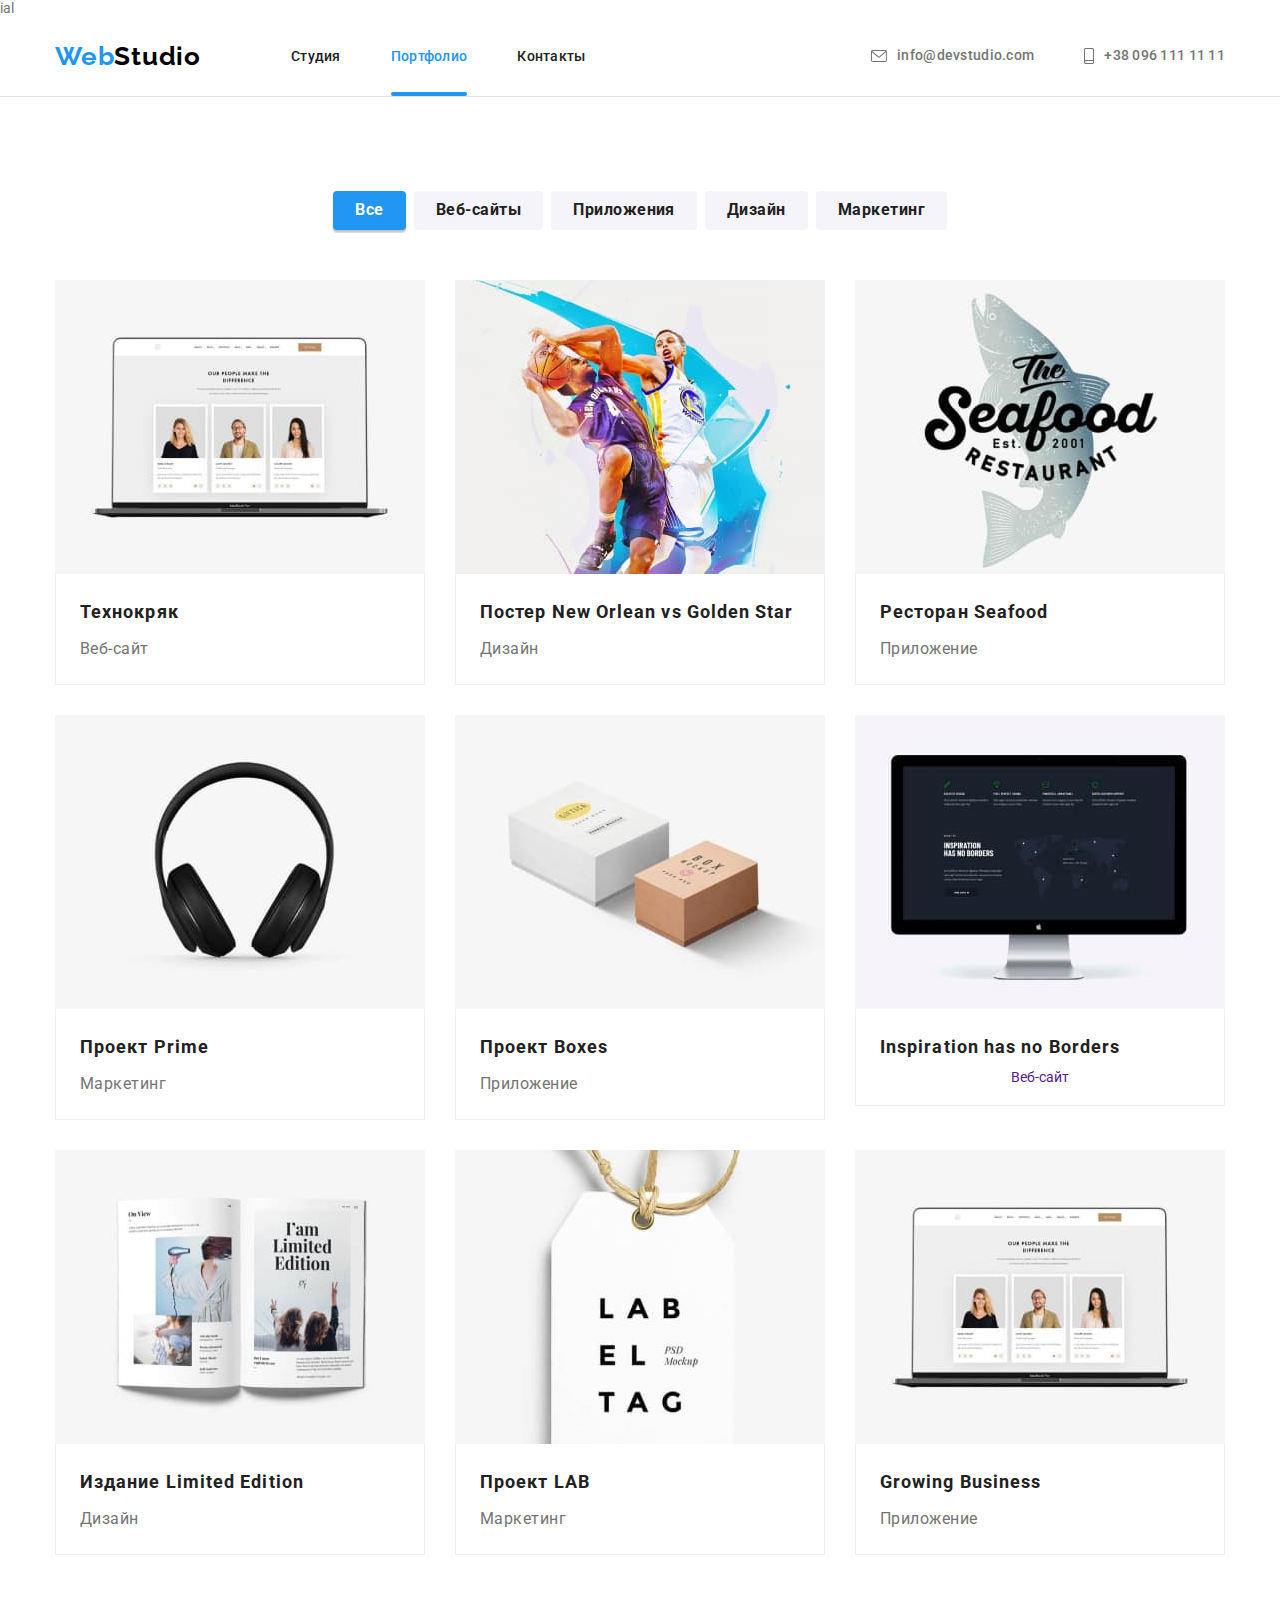
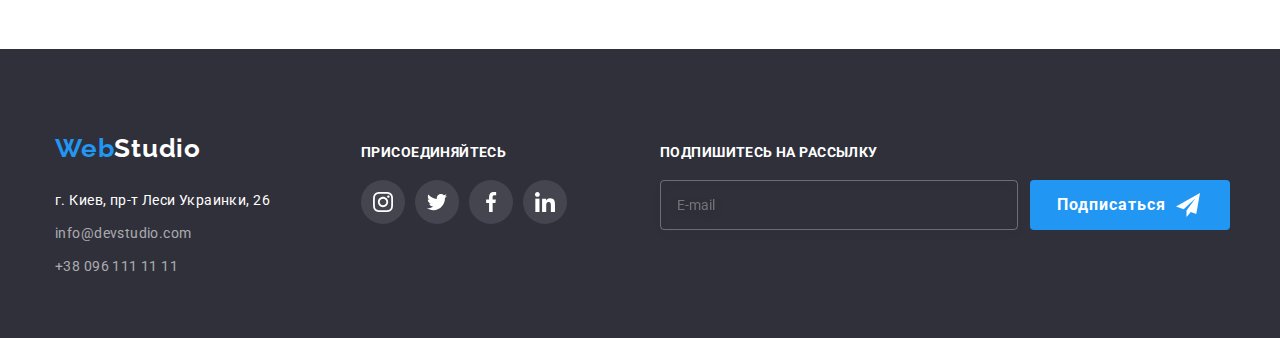
==== commit e0452a95: "the last" ====
--- a/portfolio.html
+++ b/portfolio.html
@@ -1,220 +1,206 @@
+ial
 <!DOCTYPE html>
 <html lang="ru">
 
 <head>
-    <meta charset="UTF-8">
-    <meta http-equiv="X-UA-Compatible" content="IE=edge">
-    <meta name="viewport" content="width=device-width, initial-scale=1.0">
-    <title>портфолио</title>
-    <link rel="preconnect" href="https://fonts.googleapis.com">
-    <link rel="preconnect" href="https://fonts.gstatic.com" crossorigin>
-    <link href="https://fonts.googleapis.com/css2?family=Raleway:wght@700&family=Roboto:wght@400;500;700;900&display=swap" rel="stylesheet">
-    <link rel="stylesheet" href="https://cdnjs.cloudflare.com/ajax/libs/modern-normalize/1.1.0/modern-normalize.min.css" integrity="sha512-wpPYUAdjBVSE4KJnH1VR1HeZfpl1ub8YT/NKx4PuQ5NmX2tKuGu6U/JRp5y+Y8XG2tV+wKQpNHVUX03MfMFn9Q==" crossorigin="anonymous" referrerpolicy="no-referrer"
-    />
-    <link rel="stylesheet" href="./css/main.min.css">
+    <meta charset="UTF-8" />
+    <meta http-equiv="X-UA-Compatible" content="IE=edge" />
+    <meta name="viewport" content="width=device-width, initial-scale=1.0" />
+    <title>Портфолио</title>
+    <link rel="preconnect" href="https://fonts.googleapis.com" />
+    <link rel="preconnect" href="https://fonts.gstatic.com" crossorigin />
+    <link href="https://fonts.googleapis.com/css2?family=Raleway:wght@700&family=Roboto:wght@400;500;700;900&family=Rubik:wght@400;500;700;900&display=swap" rel="stylesheet" />
+    <link rel="stylesheet" href="./css/main.min.css" />
 </head>
 
 <body>
-    <!-- Header -->
+    <!-- Шапка -->
     <header class="header">
-        <div class="container main-nav">
+        <div class="container header__container">
             <nav class="nav">
-                <a href="index.html" lang="en" class="logo link">Web<span class="logo-header link">Studio</span></a>
-                <ul class="site-nav list">
-                    <li class="header-item">
-                        <a href="./index.html" class="header-link link">Студия</a>
-                    </li>
-                    <li class="header-item">
-                        <a href="./portfolio.html" class="header-link link current">Портфолио</a>
-                    </li>
-                    <li class="header-item">
-                        <a href="Контакты" class="header-link list link">Контакты</a>
-                    </li>
+                <a href="./index.html" class="logo link"> Web<span class="logo__header--textcolor">Studio</span> </a>
+                <ul class="nav__list list">
+                    <li class="nav__item"><a href="./index.html" class="nav__link link">Студия</a></li>
+                    <li class="nav__item">
+                        <a href="" class="link nav__link--current nav__link">Портфолио</a>
+                    </li>
+                    <li class="nav__item"><a href="" class="link nav__link">Контакты</a></li>
                 </ul>
             </nav>
-            <ul class="header-contacts-link list">
-                <li class="item">
-                    <a href="mailto:info@devstudio.com" class="contacts-link link" aria-label="имайл">
-                        <svg class="icon-header-svg" width="16px" height="12px">
-                            <use href="./images/sprite.svg#icon-mail"></use>
-                        </svg> info@devstudio.com
-                    </a>
+            <ul class="list contact__list">
+                <li class="contact__item">
+                    <a href="mailto:info@devstudio.com" class="link contact__link" aria-label="имайл">
+                        <svg class="contact__icon" width="16px" height="12px">
+                            <use href="./images/symbol-defs.svg#icon-mail"></use>
+                        </svg> info@devstudio.com</a>
                 </li>
-                <li class="item">
-                    <a href="tel:+380961111111" class="contacts-link link" aria-label="номер телефона">
-                        <svg class="icon-header-svg smartphone" width="10px" height="16px">
-                            <use href="./images/sprite.svg#icon-smartphone"></use>
-                        </svg> +38 096 111 11 11
-                    </a>
+                <li class="contact__item">
+                    <a href="tel:+380961111111" class="link contact__link">
+                        <svg class="contact__icon" width="10px" height="16px" aria-label="номер телефона">
+                            <use href="./images/symbol-defs.svg#icon-smartphone"></use>
+                        </svg> +38 096 111 11 11</a>
                 </li>
             </ul>
         </div>
     </header>
+
     <main>
         <!-- Section Hero -->
-        <section class="portf-section section">
+        <section class="portf__section section">
             <div class="container">
-                <h1 hidden>portfolio</h1>
-                <ul class="list menu-list">
-                    <li class="item">
-                        <button type="button" class="button active-button">Все</button>
-                    </li>
-                    <li class="item">
-                        <button type="button " class="button">Веб-сайты</button>
-                    </li>
-                    <li class="item">
-                        <button type="button " class="button">Приложения</button>
-                    </li>
-                    <li class="item">
-                        <button type="button " class="button">Дизайн</button>
-                    </li>
-                    <li class="item">
-                        <button type="button " class="button">Маркетинг</button>
-                    </li>
-                </ul>
-                <ul class="list portf-list">
-                    <li class="item-portf">
-                        <a href="" class="link portf-link">
-                            <div class="portf-thumb">
-                                <img src="./images/tehnokrak.jpg " alt="технокряк " width="370 " height="294 " />
-                                <div class="portfolio-card-overlay">
-                                    <p class="portfolio-card-text">
-                                        Технокряк это современная площадка распространения коронавируса. Компании используют эту платформу для цифрового шпионажа и атак на защищённые сервера конкурентов.
-                                    </p>
-                                </div>
-                            </div>
-                            <div class="portfolio-card-description">
-                                <h2 class="portfolio-title">Технокряк</h2>
+                <h1 class="visually__hidden">Портфолио</h1>
+                <ul class="list menu__list">
+                    <li class="menu__item">
+                        <button type="button" class="button munu__button menu__button--curent">Все</button>
+                    </li>
+                    <li class="menu__item"><button type="button" class="button munu__button">Веб-сайты</button></li>
+                    <li class="menu__item"><button type="button" class="button munu__button">Приложения</button></li>
+                    <li class="menu__item"><button type="button" class="button munu__button">Дизайн</button></li>
+                    <li class="menu__item"><button type="button" class="button munu__button">Маркетинг</button></li>
+                </ul>
+
+                <ul class="list portf__list">
+                    <li class="portf__item">
+                        <a href="" class="link portf__link">
+                            <div class="portf__thumb">
+                                <img src="./images/portf1.jpg" alt="ноутбук" width="370" height="294" />
+                                <div class="portf__overlay">
+                                    <p class="portf__overlay--posirion">
+                                        Технокряк это современная площадка распространения коронавируса. Компании используют эту платформу для цифрового шпионажа и атак на защищённые сервера конкурентов.
+                                    </p>
+                                </div>
+                            </div>
+                            <div class="portf__item--description">
+                                <h2 class="portf__title">Технокряк</h2>
+                                <p class="portf__text">Веб-сайт</p>
+                            </div>
+                        </a>
+                    </li>
+                    <li class="portf__item">
+                        <a href="" class="link portf__link">
+                            <div class="portf__thumb">
+                                <img src="./images/portf2.jpg" alt="постер" width="370" height="294" />
+                                <div class="portf__overlay">
+                                    <p class="portf__overlay--posirion">
+                                        Технокряк это современная площадка распространения коронавируса. Компании используют эту платформу для цифрового шпионажа и атак на защищённые сервера конкурентов.
+                                    </p>
+                                </div>
+                            </div>
+                            <div class="portf__item--description">
+                                <h2 class="portf__title">Постер New Orlean vs Golden Star</h2>
+                                <p class="portf__text">Дизайн</p>
+                            </div>
+                        </a>
+                    </li>
+                    <li class="portf__item">
+                        <a href="" class="link portf__link">
+                            <div class="portf__thumb">
+                                <img src="./images/portf3.jpg" alt="лого ресторана" width="370" height="294" />
+                                <div class="portf__overlay">
+                                    <p class="portf__overlay--posirion">
+                                        Технокряк это современная площадка распространения коронавируса. Компании используют эту платформу для цифрового шпионажа и атак на защищённые сервера конкурентов.
+                                    </p>
+                                </div>
+                            </div>
+                            <div class="portf__item--description">
+                                <h2 class="portf__title">Ресторан Seafood</h2>
+                                <p class="portf__text">Приложение</p>
+                            </div>
+                        </a>
+                    </li>
+                    <li class="portf__item">
+                        <a href="" class="link portf__link">
+                            <div class="portf__thumb">
+                                <img src="./images/portf4.jpg" alt="наушники" width="370" height="294" />
+                                <div class="portf__overlay">
+                                    <p class="portf__overlay--posirion">
+                                        Технокряк это современная площадка распространения коронавируса. Компании используют эту платформу для цифрового шпионажа и атак на защищённые сервера конкурентов.
+                                    </p>
+                                </div>
+                            </div>
+                            <div class="portf__item--description">
+                                <h2 class="portf__title">Проект Prime</h2>
+                                <p class="portf__text">Маркетинг</p>
+                            </div>
+                        </a>
+                    </li>
+                    <li class="portf__item">
+                        <a href="" class="link portf__link">
+                            <div class="portf__thumb">
+                                <img src="./images/portf5.jpg" alt="две коробки" width="370" height="294" />
+                                <div class="portf__overlay">
+                                    <p class="portf__overlay--posirion">
+                                        Технокряк это современная площадка распространения коронавируса. Компании используют эту платформу для цифрового шпионажа и атак на защищённые сервера конкурентов.
+                                    </p>
+                                </div>
+                            </div>
+                            <div class="portf__item--description">
+                                <h2 class="portf__title">Проект Boxes</h2>
+                                <p class="portf__text">Приложение</p>
+                            </div>
+                        </a>
+                    </li>
+                    <li class="portf__item">
+                        <a href="" class="link portf__link">
+                            <div class="portf__thumb">
+                                <img src="./images/portf6.jpg" alt="монитор" width="370" height="294" />
+                                <div class="portf__overlay">
+                                    <p class="portf__overlay--posirion">
+                                        Технокряк это современная площадка распространения коронавируса. Компании используют эту платформу для цифрового шпионажа и атак на защищённые сервера конкурентов.
+                                    </p>
+                                </div>
+                            </div>
+                            <div class="portf__item--description">
+                                <h2 class="portf__title">Inspiration has no Borders</h2>
                                 <p class="portfolio-text">Веб-сайт</p>
                             </div>
                         </a>
                     </li>
-                    <li class="item-portf">
-                        <a href="" class="link portf-link">
-                            <div class="portf-thumb">
-                                <img src="./images/new orlean vs golden star.jpg " alt="постер " width="370 " height="294 " />
-                                <div class="portfolio-card-overlay">
-                                    <p class="portfolio-card-text">
-                                        Технокряк это современная площадка распространения коронавируса. Компании используют эту платформу для цифрового шпионажа и атак на защищённые сервера конкурентов.
-                                    </p>
-                                </div>
-                            </div>
-                            <div class="portfolio-card-description">
-                                <h2 class="portfolio-title">Постер New Orlean vs Golden Star</h2>
-                                <p class="portfolio-text">Дизайн</p>
-                            </div>
-                        </a>
-                    </li>
-                    <li class="item-portf">
-                        <a href="" class="link portf-link">
-                            <div class="portf-thumb">
-                                <img src="./images/seafood.jpg " alt="рыбный ресторан " width="370 " height="294 " />
-                                <div class="portfolio-card-overlay">
-                                    <p class="portfolio-card-text">
-                                        Технокряк это современная площадка распространения коронавируса. Компании используют эту платформу для цифрового шпионажа и атак на защищённые сервера конкурентов.
-                                    </p>
-                                </div>
-                            </div>
-                            <div class="portfolio-card-description">
-                                <h2 class="portfolio-title">Ресторан Seafood</h2>
-                                <p class="portfolio-text">Приложение</p>
-                            </div>
-                        </a>
-                    </li>
-                    <li class="item-portf">
-                        <a href="" class="link portf-link">
-                            <div class="portf-thumb">
-                                <img src="./images/prime.jpg " alt="наушники " width="370 " height="294 " />
-                                <div class="portfolio-card-overlay">
-                                    <p class="portfolio-card-text">
-                                        Технокряк это современная площадка распространения коронавируса. Компании используют эту платформу для цифрового шпионажа и атак на защищённые сервера конкурентов.
-                                    </p>
-                                </div>
-                            </div>
-                            <div class="portfolio-card-description">
-                                <h2 class="portfolio-title">Проект Prime</h2>
-                                <p class="portfolio-text">Маркетинг</p>
-                            </div>
-                        </a>
-                    </li>
-
-                    <li class="item-portf">
-                        <a href="" class="link portf-link">
-                            <div class="portf-thumb">
-                                <img src="./images/boxes.jpg " alt="коробка " width="370 " height="294 " />
-                                <div class="portfolio-card-overlay">
-                                    <p class="portfolio-card-text">
-                                        Технокряк это современная площадка распространения коронавируса. Компании используют эту платформу для цифрового шпионажа и атак на защищённые сервера конкурентов.
-                                    </p>
-                                </div>
-                            </div>
-                            <div class="portfolio-card-description">
-                                <h2 class="portfolio-title">Проект Boxes</h2>
-                                <p class="portfolio-text">Приложение</p>
-                            </div>
-                        </a>
-                    </li>
-                    <li class="item-portf">
-                        <a href="" class="link portf-link">
-                            <div class="portf-thumb">
-                                <img src="./images/inspiration has no borders.jpg " alt="монитор " width="370 " height="294 " />
-                                <div class="portfolio-card-overlay">
-                                    <p class="portfolio-card-text">
-                                        Технокряк это современная площадка распространения коронавируса. Компании используют эту платформу для цифрового шпионажа и атак на защищённые сервера конкурентов.
-                                    </p>
-                                </div>
-                            </div>
-                            <div class="portfolio-card-description">
-                                <h2 class="portfolio-title">Inspiration has no Borders</h2>
-                                <p class="portfolio-text">Веб-сайт</p>
-                            </div>
-                        </a>
-                    </li>
-                    <li class="item-portf">
-                        <a href="" class="link portf-link">
-                            <div class="portf-thumb">
-                                <img src="./images/limited edition.jpg " alt="журнал " width="370 " height="294 " />
-                                <div class="portfolio-card-overlay">
-                                    <p class="portfolio-card-text">
-                                        Технокряк это современная площадка распространения коронавируса. Компании используют эту платформу для цифрового шпионажа и атак на защищённые сервера конкурентов.
-                                    </p>
-                                </div>
-                            </div>
-                            <div class="portfolio-card-description">
-                                <h2 class="portfolio-title">Издание Limited Edition</h2>
-                                <p class="portfolio-text">Дизайн</p>
-                            </div>
-                        </a>
-                    </li>
-                    <li class="item-portf">
-                        <a href="" class="link portf-link">
-                            <div class="portf-thumb">
-                                <img src="./images/lab.jpg " alt="ярлык " width="370 " height="294 " />
-                                <div class="portfolio-card-overlay">
-                                    <p class="portfolio-card-text">
-                                        Технокряк это современная площадка распространения коронавируса. Компании используют эту платформу для цифрового шпионажа и атак на защищённые сервера конкурентов.
-                                    </p>
-                                </div>
-                            </div>
-                            <div class="portfolio-card-description">
-                                <h2 class="portfolio-title">Проект LAB</h2>
-                                <p class="portfolio-text">Маркетинг</p>
-                            </div>
-                        </a>
-                    </li>
-                    <li class="item-portf">
-                        <a href="" class="link portf-link">
-                            <div class="portf-thumb">
-                                <img src="./images/growing business.jpg " alt="ноутбук " width="370 " height="294 " />
-                                <div class="portfolio-card-overlay">
-                                    <p class="portfolio-card-text">
-                                        Технокряк это современная площадка распространения коронавируса. Компании используют эту платформу для цифрового шпионажа и атак на защищённые сервера конкурентов.
-                                    </p>
-                                </div>
-                            </div>
-                            <div class="portfolio-card-description">
-                                <h2 class="portfolio-title">Growing Business</h2>
-                                <p class="portfolio-text">Приложение</p>
+                    <li class="portf__item">
+                        <a href="" class="link portf__link">
+                            <div class="portf__thumb">
+                                <img src="./images/portf7.jpg" alt="открытая книга" width="370" height="294" />
+                                <div class="portf__overlay">
+                                    <p class="portf__overlay--posirion">
+                                        Технокряк это современная площадка распространения коронавируса. Компании используют эту платформу для цифрового шпионажа и атак на защищённые сервера конкурентов.
+                                    </p>
+                                </div>
+                            </div>
+                            <div class="portf__item--description">
+                                <h2 class="portf__title">Издание Limited Edition</h2>
+                                <p class="portf__text">Дизайн</p>
+                            </div>
+                        </a>
+                    </li>
+                    <li class="portf__item">
+                        <a href="" class="link portf__link">
+                            <div class="portf__thumb">
+                                <img src="./images/portf8.jpg" alt="лого проекта" width="370" height="294" />
+                                <div class="portf__overlay">
+                                    <p class="portf__overlay--posirion">
+                                        Технокряк это современная площадка распространения коронавируса. Компании используют эту платформу для цифрового шпионажа и атак на защищённые сервера конкурентов.
+                                    </p>
+                                </div>
+                            </div>
+                            <div class="portf__item--description">
+                                <h2 class="portf__title">Проект LAB</h2>
+                                <p class="portf__text">Маркетинг</p>
+                            </div>
+                        </a>
+                    </li>
+                    <li class="portf__item">
+                        <a href="" class="link portf__link">
+                            <div class="portf__thumb">
+                                <img src="./images/portf1.jpg" alt="ноутбук" width="370" height="294" />
+                                <div class="portf__overlay">
+                                    <p class="portf__overlay--posirion">
+                                        Технокряк это современная площадка распространения коронавируса. Компании используют эту платформу для цифрового шпионажа и атак на защищённые сервера конкурентов.
+                                    </p>
+                                </div>
+                            </div>
+                            <div class="portf__item--description">
+                                <h2 class="portf__title">Growing Business</h2>
+                                <p class="portf__text">Приложение</p>
                             </div>
                         </a>
                     </li>
@@ -222,73 +208,66 @@
             </div>
         </section>
     </main>
-
-    <!-- Footer -->
-    <footer class=" footer ">
-        <div class="container footer-blok">
-            <div class="contact-blok">
-                <a href=" ./index.html " lang=" en " class=" logo link footer-link ">Web<span
-                        class=" logo-footer link ">Studio</span></a>
-                <address class=" contacts-address ">
-                    <ul class=" footer-list list ">
-                        <li class=" contacts-item ">
-                            <a class=" contacts-link-address link " href=" # ">г. Киев, пр-т Леси Украинки, 26</a>
+    <!-- Футер -->
+    <footer class="footer">
+        <div class="container footer__blok">
+            <div class="footer__contact">
+                <a href="./index.html" class="logo logo_footer link">
+                    Web<span class="logo__footer--textcolor">Studio</span>
+                </a>
+                <address>
+                    <ul class="list footer__list">
+                        <li class="footer__item">
+                            <a href="" class="link footer__link footer__link--color">г. Киев, пр-т Леси Украинки, 26</a>
                         </li>
-                        <li class=" contacts-item ">
-                            <a href=" mailto:info@devstudio.com "
-                                class=" footer-contacts-link link ">info@devstudio.com</a>
+                        <li class="footer__item">
+                            <a href="mailto:info@devstudio.com" class="link footer__link">info@devstudio.com</a>
                         </li>
-                        <li class=" contacts-item ">
-                            <a href=" tel:+380961111111 " class=" footer-contacts-link link ">+38 096 111 11 11</a>
+                        <li class="footer__item">
+                            <a href="tel:+380961111111" class="link footer__link">+38 096 111 11 11</a>
                         </li>
                     </ul>
                 </address>
             </div>
-            <div class="footer-socar">
-                <strong class="footer-strong">присоединяйтесь</strong>
-                <ul class="footer-socar-list">
-                    <li class="footer-socar-blok list">
-                        <a href="" class="link footer-links">
-                            <svg class="footer-icon-svg" width="20" hight="20">
-                                <use href="./images/sprite.svg#icon-instagram" class="svg-item"></use>
-                            </svg>
-                        </a>
-                    </li>
-                    <li class="footer-socar-blok list">
-                        <a href="" class="link footer-links">
-                            <svg class="footer-icon-svg" width="20" hight="20">
-                                <use href="./images/sprite.svg#icon-twitter" class="svg-item"></use>
-                            </svg>
-                        </a>
-                    </li>
-                    <li class="footer-socar-blok list">
-                        <a href="" class="link footer-links">
-                            <svg class="footer-icon-svg" width="20" hight="20">
-                                <use href="./images/sprite.svg#icon-facebook" class="svg-item"></use>
-                            </svg>
-                        </a>
-                    </li>
-                    <li class="footer-socar-blok list">
-                        <a href="" class="link footer-links">
-                            <svg class="footer-icon-svg" width="20" hight="20">
-                                <use href="./images/sprite.svg#icon-linkedin" class="svg-item"></use>
-                            </svg>
-                        </a>
+            <div class="footer__socialblok">
+                <strong class="footer__strong">Присоединяйтесь</strong>
+                <ul class="footer__sociallist">
+                    <li class="footer__socialitem list">
+                        <a href="" class="link footer__sociallink">
+                            <svg class="footer__icon" width="20" height="20">
+                                <use href="./images/symbol-defs.svg#icon-instagram"></use>
+                            </svg></a>
+                    </li>
+                    <li class="footer__socialitem list">
+                        <a href="" class="link footer__sociallink">
+                            <svg class="footer__icon" width="20" height="20">
+                                <use href="./images/symbol-defs.svg#icon-twitter"></use>
+                            </svg></a>
+                    </li>
+                    <li class="footer__socialitem list">
+                        <a href="" class="link footer__sociallink">
+                            <svg class="footer__icon" width="20" height="20">
+                                <use href="./images/symbol-defs.svg#icon-facebook" class="svg-item"></use>
+                            </svg></a>
+                    </li>
+                    <li class="footer__socialitem list">
+                        <a href="" class="link footer__sociallink">
+                            <svg class="footer__icon" width="20" height="20">
+                                <use href="./images/symbol-defs.svg#icon-linkedin" class="svg-item"></use>
+                            </svg></a>
                     </li>
                 </ul>
             </div>
-            <form action="#" class="online-form">
-                <strong class="footer-strong signup-title">
-                    Подпишитесь на рассылку
-                </strong>
-                <div class="inputs">
-                    <label for="signup-email" class="signup-label">
-                        <input type="email" name="email" id="signup-email" placeholder="E-mail" class="signup-email">
+            <form class="signup">
+                <strong class="footer__strong signup__title">Подпишитесь на рассылку </strong>
+                <div class="signup__form">
+                    <label for="signup-email" class="signup__label">
+                        <input type="email" name="email" id="signup-email" placeholder="E-mail" class="signup__email" />
                     </label>
-                    <button type="submit" class="hero-button signup-btn">
-                        <span class="signup-btn-text">Подписаться</span>
-                        <svg width="24" height="24" class="signup-svg">
-                            <use href="./images/sprite.svg#icon-icon-send" class=""></use>
+                    <button type="submit" class="button signup__btn">
+                        <span class="signup__btn--margin">Подписаться</span>
+                        <svg width="24" height="24" class="signup__svg">
+                            <use href="./images/symbol-defs.svg#icon-icon-send" class=""></use>
                         </svg>
                     </button>
                 </div>
--- a/css/main.min.css
+++ b/css/main.min.css
@@ -1,2 +1,2 @@
-:root{--primary-title-color: #ffffff;--secondary-title-color: #000000;--primary-text-color: #212122;--secondary-text-color: #757575;--accent-color: #2196f3;--header-text-color: #212121;--first-logo-color: #000000;--second-bg-color: #2f303a;--sect-team-bg-color: #f5f4fa;--clients-color: #afb1b8;--task-description-bg-color: rgba(47, 48, 58, 0.8);--portf-card-bg-color: rgba(33, 150, 243, 0.9)}html{box-sizing:border-box}h1,h2,h3,h4,h5,h6,p,ul{margin-top:0;margin-bottom:0}body{letter-spacing:0.03em;font-family:"Roboto", sans-serif;color:var(--primary-text-color);background-color:var(--primary-title-color);font-size:14px}.list{list-style:none;padding-inline-start:0;display:flex;justify-content:center}.link{text-decoration:none}.container{margin-left:auto;margin-right:auto;width:1200px;padding-left:15px;padding-right:15px;text-align:center}.hero-button{margin:auto;padding:10px 32px;display:inline-block;min-width:200px;cursor:pointer;font-weight:700;font-size:16px;font-style:normal;line-height:1.88;display:flex;align-items:center;text-align:center;letter-spacing:0.06em;border:0;color:var(--primary-title-color);transition:color 250ms cubic-bezier(0.4, 0, 0.2, 1),background-color 250ms cubic-bezier(0.4, 0, 0.2, 1)}.hero-button:focus,.hero-button:hover{color:var(--header-text-color)}.hero-button{background-color:var(--accent-color);box-shadow:0px 4px 4px rgba(0,0,0,0.15);border-radius:4px}.title{color:var(--title-text-color);font-size:36px;font-style:normal;font-weight:700;line-height:1.17;letter-spacing:0.03em;text-align:center}.current{position:relative;padding-top:32px;padding-bottom:32px;color:var(--accent-color)}.current::after{position:absolute;left:0;bottom:0;content:"";display:block;width:100%;height:4px;background-color:var(--accent-color);border-radius:2px}.socar-list{padding:0;display:flex;margin-left:32px;margin-top:16px}.socar-blok{margin-right:10px}.socar-blok:last-child{margin-right:0}.team-list{background-color:var(--primary-title-color);box-shadow:0px 1px 3px rgba(0,0,0,0.12),0px 1px 1px rgba(0,0,0,0.14),0px 2px 1px rgba(0,0,0,0.2);border-radius:0px 0px 4px 4px}.list .team-list:not(:last-child){margin-right:30px}.socar-link{display:flex;padding:0;width:44px;height:44px;border-radius:22px;color:var(--clients-color);justify-content:center;align-items:center;transition:fill 250ms cubic-bezier(0.4, 0, 0.2, 1),background-color 250ms cubic-bezier(0.4, 0, 0.2, 1)}.socar-link:focus,.socar-link:hover{background-color:var(--accent-color);color:var(--primary-title-color)}.clients-link{display:flex;width:170px;height:92px;color:var(--clients-color);border:1px solid var(--clients-color);border-radius:4px;align-items:center;justify-content:center;transition:fill 250ms cubic-bezier(0.4, 0, 0.2, 1),background-color 250ms cubic-bezier(0.4, 0, 0.2, 1)}.clients-link:hover,.clients-link:focus{border:1px solid var(--accent-color);border-radius:4px;fill:currentColor}.footer-links{display:flex;margin-right:10px;background-color:rgba(255,255,255,0.1);padding:0;width:44px;height:44px;border-radius:22px;justify-content:center;align-items:center;transition:fill 250ms cubic-bezier(0.4, 0, 0.2, 1),background-color 250ms cubic-bezier(0.4, 0, 0.2, 1)}.footer-links:hover,.footer-links:focus{background-color:var(--accent-color)}.contacts-link-address{font-size:14px;line-height:1.71;letter-spacing:0.03em;color:var(--primary-title-color);text-align:left}.contacts-link-address:focus,.contacts-link-address:hover,.footer-contacts-link:focus,.footer-contacts-link:hover{color:var(--accent-color);font-style:inherit}.backdrop{position:fixed;top:0;left:0;width:100%;height:100%;z-index:1;opacity:1;transition:opacity 250ms cubic-bezier(0.4, 0, 0.2, 1);background-color:rgba(0,0,0,0.2)}.is-hidden{opacity:0;pointer-events:none}.backdrop.is-hidden .modal{transform:translate(-50%, -50%) scale(0.6)}.modal{position:absolute;top:50%;left:50%;transform:translate(-50%, -50%) scale(1);transition:transform 250ms cubic-bezier(0.4, 0, 0.2, 1);width:530px;height:580px;background-color:var(--primary-title-color);box-shadow:0px 1px 3px rgba(0,0,0,0.12),0px 1px 1px rgba(0,0,0,0.14),0px 2px 1px rgba(0,0,0,0.2);border-radius:4px;padding:40px}.modal-input{cursor:pointer;box-sizing:border-box;width:100%;height:40px;border-radius:4px;border:1px solid rgba(33,33,33,0.2);padding-left:42px;padding-right:20px;transition:border 250ms cubic-bezier(0.4, 0, 0.2, 1),color 250ms cubic-bezier(0.4, 0, 0.2, 1)}.modal-input:focus,.modal-input:hover,.modal-text-input:focus,.modal-text-input:hover{border:1px solid var(--accent-color)}.modal-input:focus+.form-icon,.modal-input:hover+.form-icon{color:var(--accent-color);fill:currentColor}.form-icon{position:absolute;left:14px;top:50%;pointer-events:none;transition:fill 250ms cubic-bezier(0.4, 0, 0.2, 1);transform:translateY(-50%)}.modal-title{display:inline-block;font-weight:700;margin-bottom:12px;font-size:20px;line-height:1.15;text-align:center;letter-spacing:0.03em;color:var(--primary-text-color)}.modal-field{margin-bottom:28px}.modal-text-input{width:100%;height:120px;border-radius:4px;resize:none;border:1px solid rgba(33,33,33,0.2);padding:12px 16px;transition:border 250ms cubic-bezier(0.4, 0, 0.2, 1);box-sizing:border-box}.modal-form .modal-field:nth-child(5){margin-bottom:20px}.form-link{margin-left:5px;font-size:14px;line-height:1.71;letter-spacing:0.03em;text-decoration-line:underline;color:var(--accent-color)}.close-btn:hover,.close-btn:focus{color:var(--accent-color)}.form-btn{display:block;margin-left:auto;margin-right:auto}.form-btn:hover,.form-btn:focus{color:var(--sect-team-bg-color)}.close-btn{position:absolute;top:8px;right:8px;width:30px;height:30px;color:var(--secondary-title-color);display:flex;justify-content:center;align-items:center;cursor:pointer;background-color:var(--primary-title-color);border:1px solid rgba(0,0,0,0.1);border-radius:15px}.modal-svg{fill:currentColor}.checkbox{margin-right:7px;width:16px;height:15px;transition:background-color 250ms cubic-bezier(0.4, 0, 0.2, 1),fill 250ms cubic-bezier(0.4, 0, 0.2, 1)}.form-checkbox:focus+.checkbox,.form-checkbox:hover+.checkbox{fill:var(--accent-color)}.form-checkbox-label{display:flex;align-items:center;justify-content:center;margin-bottom:30px;font-weight:normal;font-size:14px;line-height:1.71;letter-spacing:0.03em;color:var(--primary-text-color)}.form-checkbox{position:absolute}.form-checkbox:checked+.checkbox{border-radius:2px;fill:var(--accent-color);background-color:var(--accent-color);background-image:url(../images/check.svg);background-size:contain}.portf-thumb{position:relative;overflow:hidden}.portfolio-card-text{position:absolute;top:0;left:0;transform:translateY(101%);transition:transform 250ms cubic-bezier(0.4, 0, 0.2, 1);display:flex;align-items:center;height:100%;width:100%;background-color:var(--portf-card-bg-color);color:var(--primary-title-color);font-weight:400;font-size:18px;line-height:1.555;letter-spacing:0.03em}.portf-link:hover .portfolio-card-text,.portf-link:focus .portfolio-card-text{transform:translateY(0)}.portfolio-card-text{text-align:left;padding-right:24px;padding-left:24px}.portf-section{border-top:1px solid #e5e5e5}.menu-list{margin-bottom:50px}.menu-list .item:not(:last-child){margin-right:8px}.portf-list{flex-wrap:wrap}.list .item-portf:not(:nth-child(3n)){margin-right:30px}.list .item-portf:not(:nth-last-child(-n+3)){margin-bottom:30px}.item-portf{width:calc((100% - 60px) / 3);border-bottom:1px solid #eeeeee;border-left:1px solid #eeeeee;border-right:1px solid #eeeeee}.portfolio-card-description{padding:20px 24px}.portf-img{display:block}.portfolio-title{margin-bottom:4px;font-weight:700;font-size:18px;line-height:2;letter-spacing:0.06em;color:var(--header-text-color);text-align:left}.item-portf{transition:box-shadow 250ms cubic-bezier(0.4, 0, 0.2, 1)}.portfolio-title:hover{color:var(--accent-color)}.portfolio-text{font-size:16px;line-height:1.89;letter-spacing:0.03em;color:var(--secondary-text-color);text-align:left}.portfolio-text:hover{color:var(--accent-color)}.inputs{display:flex}.input-label{margin-bottom:4px;font-size:12px;line-height:1.17;letter-spacing:0.01em;color:var(--secondary-text-color)}.input-wrapper{display:block;position:relative}.signup-title{display:flex;text-align:left;margin-bottom:20px;font-size:14px;line-height:16px;letter-spacing:0.03em}.signup-label{margin-right:12px}.signup-btn:focus,.signup-btn:hover{color:var(--sect-team-bg-color)}.signup-btn{padding:10px 27px;font-weight:700;font-size:16px;line-height:1.87;display:flex;align-items:center;text-align:center;letter-spacing:0.06em;color:var(--sect-team-bg-color)}.signup-btn-text{margin-right:10px}.signup-svg{fill:var(--sect-team-bg-color)}.signup-email{padding:15px 16px;height:50px;width:358px;background-color:transparent;border:1px solid rgba(255,255,255,0.3);box-sizing:border-box;filter:drop-shadow(0px 4px 4px rgba(0,0,0,0.15));border-radius:4px;color:var(--sect-team-bg-color)}.online-form{margin-top:12px;margin-left:93px}.list .button:focus,.list .button:hover{background-color:var(--accent-color);color:var(--primary-title-color)}.list .button{padding:6px 22px;display:inline-block;min-width:73px;font-family:"Roboto";font-style:normal;border:0;cursor:pointer;font-weight:500;font-size:16px;line-height:1.6;text-align:center;letter-spacing:0.03em;color:var(--header-text-color);background-color:var(--sect-team-bg-color);border-radius:4px;transition:color 250ms cubic-bezier(0.4, 0, 0.2, 1),background-color 250ms cubic-bezier(0.4, 0, 0.2, 1),box-shadow 250ms cubic-bezier(0.4, 0, 0.2, 1)}.list .active-button{font-family:"Roboto";font-style:normal;border:0;font-weight:500;font-size:16px;line-height:1.6;text-align:center;letter-spacing:0.03em;color:var(--primary-title-color);background-color:var(--accent-color);border-radius:4px;box-shadow:0px 3px 1px rgba(0,0,0,0.1),0px 1px 2px rgba(0,0,0,0.08),0px 2px 2px rgba(0,0,0,0.12)}.icon-header-svg{margin-right:10px;fill:currentColor}.main-nav{display:flex;align-items:center}.nav{display:flex;align-items:center}.site-nav .item:not(:last-child),.list .item:not(:last-child){margin-right:50px}.logo{margin-right:90px;display:block;padding-top:24px;padding-bottom:25px;font-family:Raleway;font-style:normal;font-weight:700;font-size:26px;line-height:1.17;letter-spacing:0.03em;text-align:left;color:var(--accent-color)}.logo-header{color:var(--first-logo-color)}.link{text-decoration:none;transition:color 250ms cubic-bezier(0.4, 0, 0.2, 1)}.header-link{margin-left:50px;display:block;padding-top:32px;padding-bottom:32px;font-weight:500;line-height:1.17;letter-spacing:0.02em;color:var(--header-text-color);text-align:left}.header-link:focus,.header-link:hover,.contacts-link:focus,.contacts-link:hover,.site-nav .link.current,.header-contacts-link .link.current{color:var(--accent-color)}.header-contacts-link{margin-left:auto}.section{padding-top:94px;padding-bottom:94px}.contacts-link{margin-left:50px;display:block;padding-top:32px;padding-bottom:32px;color:var(--secondary-text-color);font-weight:500;line-height:1.14;letter-spacing:0.02em;font-style:normal}.overlay{height:600px;max-width:1600px;margin-left:auto;margin-right:auto;background-image:linear-gradient(to right, rgba(47,48,58,0.4), rgba(47,48,58,0.4)),url(../images/bg-img.jpg);background-size:cover;background-repeat:no-repeat;background-position:center}.hero{display:flex;height:600px;justify-content:center;align-items:center;border-color:var(--second-bg-color)}.hero-title{margin-bottom:30px;width:696px;margin-left:auto;margin-right:auto;font-style:normal;font-weight:900;font-size:44px;line-height:1.36;text-align:center;letter-spacing:0.06em;text-transform:uppercase;text-align:center;color:var(--primary-title-color)}.features-ul{margin:-15px}.about-item{width:270px;margin:15px}.icon{display:flex;height:120px;margin-bottom:30px;background-color:var(--sect-team-bg-color);align-items:center;justify-content:center}.features-svg{width:70px;height:70px}.features{display:none}.list .features-list:not(:last-child){margin-right:30px}.features-list{width:270px}.features-title{text-transform:uppercase;color:var(--header-text-color);margin-bottom:10px}.features-text{margin-bottom:4px;font-size:14px;line-height:1.72;letter-spacing:0.03em;color:var(--secondary-text-color);text-align:left}.subtitle{color:var(--title-text-color);font-size:14px;font-style:normal;font-weight:700;line-height:1.14;letter-spacing:0.03em;text-align:left}.task-kok{position:relative;display:flex;justify-content:center}.task-card{position:absolute;bottom:0;left:0;display:flex;justify-content:center;align-items:center;height:70px;width:100%;background-color:var(--task-description-bg-color);color:var(--primary-title-color);font-weight:700;font-size:14px;line-height:1.143;text-align:center;letter-spacing:0.03em;text-transform:uppercase}.task .section{padding-top:0}.list .task-list:not(:last-child){margin-right:30px}.task-img{display:block}.task-title{margin-bottom:50px}.team-ul{margin:-15px}.icon-svg{fill:currentColor}.section-team{background-color:var(--sect-team-bg-color)}.team-title{font-weight:bold;font-size:36px;line-height:1.16;text-align:center;letter-spacing:0.03em;color:var(--header-text-color)}.name{margin-bottom:10px;font-weight:500;font-size:16px;line-height:1.19;text-align:center;letter-spacing:0.03em;color:var(--header-text-color);background-color:var(--primary-title-color)}.text{font-size:16px;line-height:1.19;text-align:center;letter-spacing:0.03em;color:var(--secondary-text-color);background-color:var(--primary-title-color)}.team-card-description{padding-top:30px;padding-bottom:30px}.team-title{margin-bottom:50px}.team-img{display:block}.clients-blok:last-child{margin-right:0}.clients-title{margin-bottom:50px}.clients-list{margin:0;padding:0}.clients-blok{display:flex;margin-right:30px}.clients-svg{width:106px;height:60px;fill:currentColor}.clients-svg:hover,.clients-svg:focus{color:var(--accent-color)}.footer-blok{display:flex}.footer{background-color:var(--second-bg-color);padding-top:60px;padding-bottom:60px}.logo-footer{font-family:Raleway;font-style:normal;font-weight:700;font-size:26px;line-height:1.19;text-align:left;color:var(--primary-title-color);letter-spacing:0.03em}.footer-strong{display:block;margin-bottom:20px;font-weight:700;font-size:14px;line-height:1.143;letter-spacing:0.03em;text-transform:uppercase;color:var(--primary-title-color)}.footer-socar{display:block;align-items:baseline;text-align:left;margin-left:70px;margin-top:10px}.footer-socar-list{display:block;text-transform:uppercase;padding:0;display:flex}.footer-socar-blok{justify-content:center}.footer-socar-blok:last-child{margin-right:0}.footer-icon-svg{fill:var(--primary-title-color)}.footer-link{display:block;text-align:left;padding-top:0;padding-bottom:0;margin-bottom:20px}.logo-footer{color:var(--primary-title-color)}.contacts-link-list{font-family:Raleway;font-weight:bold;font-size:26px;line-height:1.19;letter-spacing:0.03em;color:var(--accent-color)}.contacts-link-footer{font-family:Raleway;font-weight:bold;font-size:26px;line-height:1.19;letter-spacing:0.03em}.footer-contacts-link{font-size:14px;line-height:1.7;letter-spacing:0.03em;color:rgba(255,255,255,0.6);text-align:left}.logo-footer{font-weight:700;font-size:26px;line-height:1.19;letter-spacing:0.03em;color:var(--primary-title-color)}.footer-list{margin-right:auto;flex-direction:column;text-align:left}.contacts-address{font-style:normal}.contacts-item{margin-bottom:9px}.contacts-item:last-child{margin-bottom:0}
+/*! modern-normalize v1.1.0 | MIT License | https://github.com/sindresorhus/modern-normalize */*,::after,::before{-webkit-box-sizing:border-box;box-sizing:border-box}html{-moz-tab-size:4;-o-tab-size:4;tab-size:4}html{line-height:1.15;-webkit-text-size-adjust:100%}body{margin:0}body{font-family:system-ui, -apple-system, 'Segoe UI', Roboto, Helvetica, Arial, sans-serif, 'Apple Color Emoji', 'Segoe UI Emoji'}hr{height:0;color:inherit}abbr[title]{-webkit-text-decoration:underline dotted;text-decoration:underline dotted}b,strong{font-weight:bolder}code,kbd,pre,samp{font-family:ui-monospace, SFMono-Regular, Consolas, 'Liberation Mono', Menlo, monospace;font-size:1em}small{font-size:80%}sub,sup{font-size:75%;line-height:0;position:relative;vertical-align:baseline}sub{bottom:-0.25em}sup{top:-0.5em}table{text-indent:0;border-color:inherit}button,input,optgroup,select,textarea{font-family:inherit;font-size:100%;line-height:1.15;margin:0}button,select{text-transform:none}[type='button'],[type='reset'],[type='submit'],button{-webkit-appearance:button}::-moz-focus-inner{border-style:none;padding:0}:-moz-focusring{outline:1px dotted ButtonText}:-moz-ui-invalid{box-shadow:none}legend{padding:0}progress{vertical-align:baseline}::-webkit-inner-spin-button,::-webkit-outer-spin-button{height:auto}[type='search']{-webkit-appearance:textfield;outline-offset:-2px}::-webkit-search-decoration{-webkit-appearance:none}::-webkit-file-upload-button{-webkit-appearance:button;font:inherit}summary{display:list-item}.visually__hidden{position:absolute;width:1px;height:1px;margin:-1px;padding:0;overflow:hidden;border:0;clip:rect(0 0 0 0)}body{background-color:#fff;color:#757575;font-family:"Roboto",sans-serif;font-size:14px}h1,h2,h3,p,ul{margin-top:0;margin-bottom:0}.title{color:#212121;font-size:36px;font-style:normal;font-weight:700;line-height:1.17;letter-spacing:0.03em;text-align:center}.subtitle{color:#212121;font-size:14px;font-style:normal;font-weight:700;line-height:1.14;letter-spacing:0.03em;text-align:left}.list{list-style:none;-webkit-padding-start:0;padding-inline-start:0;display:-webkit-box;display:-ms-flexbox;display:flex;-webkit-box-pack:center;-ms-flex-pack:center;justify-content:center}.link{text-decoration:none;-webkit-transition:color 250ms cubic-bezier(0.4, 0, 0.2, 1);transition:color 250ms cubic-bezier(0.4, 0, 0.2, 1)}.link:hover,.link:focus{color:#2196f3;text-decoration:none}img{display:block}.container{margin-left:auto;margin-right:auto;width:1200px;padding-left:15px;padding-right:15px;text-align:center}.section{padding-top:94px;padding-bottom:94px}.header__container{display:-webkit-box;display:-ms-flexbox;display:flex;-webkit-box-align:center;-ms-flex-align:center;align-items:center}.nav{display:-webkit-box;display:-ms-flexbox;display:flex;-webkit-box-align:center;-ms-flex-align:center;align-items:center}.nav__item:not(:last-child){margin-right:50px}.nav__link{display:block;padding-top:32px;padding-bottom:32px;color:#212121;font-weight:500;line-height:1.17;letter-spacing:0.02em;text-align:left}.nav__link--current{position:relative;display:block;padding-top:32px;padding-bottom:32px;color:#2196f3;font-size:14px;font-style:normal;font-weight:500;line-height:1.17;letter-spacing:0.02em;text-align:left}.nav__link--current::after{position:absolute;left:0;bottom:0;display:block;content:'';width:100%;height:4px;background:#2196f3;border-radius:2px}.logo{margin-right:90px;display:block;padding-top:24px;padding-bottom:25px;color:#2196f3;font-family:"Raleway",sans-serif;font-size:26px;font-style:normal;font-weight:700;line-height:1.17;letter-spacing:0.03em;text-align:left}.logo__header--textcolor{color:#000}.logo__footer{margin-bottom:20px}.logo__footer--textcolor{color:#fff}.contact__link{display:block;padding-top:32px;padding-bottom:32px;-webkit-box-align:center;-ms-flex-align:center;align-items:center;display:-webkit-box;display:-ms-flexbox;display:flex;color:#757575;font-size:14px;font-style:normal;font-weight:500;line-height:1.14;letter-spacing:0.02em}.contact__icon{margin-right:10px;fill:currentColor}.contact__list{margin-left:auto}.contact__item:not(:last-child){margin-right:50px}.hero{display:-webkit-box;display:-ms-flexbox;display:flex;height:600px;-webkit-box-pack:center;-ms-flex-pack:center;justify-content:center;-webkit-box-align:center;-ms-flex-align:center;align-items:center;background-color:#2f303a}.hero__title{margin-bottom:30px;margin-left:auto;margin-right:auto;width:696px;text-transform:uppercase;color:#fff;font-size:44px;font-style:normal;font-weight:900;line-height:1.364;letter-spacing:0.06em;text-align:center}.hero__overlay{height:600px;max-width:1600px;margin-left:auto;margin-right:auto;background-image:-webkit-gradient(linear, left top, right top, from(rgba(47,48,58,0.4)), to(rgba(47,48,58,0.4))),url(../images/bg-img.jpg);background-image:linear-gradient(to right, rgba(47,48,58,0.4), rgba(47,48,58,0.4)),url(../images/bg-img.jpg);background-size:cover;background-repeat:no-repeat;background-position:center}.button{cursor:pointer;background-color:#2196f3;border:0;border-radius:4px;padding:10px 32px;display:inline-block;min-width:200px;color:#fff;font-family:"Roboto",sans-serif;font-size:16px;font-style:normal;font-weight:700;line-height:1.88;letter-spacing:0.06em;text-align:center;-webkit-transition:color 250ms cubic-bezier(0.4, 0, 0.2, 1),background-color 250ms cubic-bezier(0.4, 0, 0.2, 1);transition:color 250ms cubic-bezier(0.4, 0, 0.2, 1),background-color 250ms cubic-bezier(0.4, 0, 0.2, 1)}.button:hover,.button:focus{color:#212121;background-color:#188ce8}.features__list{margin:-15px}.features__item{width:270px;margin:15px}.features__icon{display:-webkit-box;display:-ms-flexbox;display:flex;height:120px;margin-bottom:30px;background-color:#f5f4fa;-webkit-box-align:center;-ms-flex-align:center;align-items:center;-webkit-box-pack:center;-ms-flex-pack:center;justify-content:center}.features__svg{width:70px;height:70px}.features__title{text-transform:uppercase;margin-bottom:10px;color:#212121;font-weight:700;line-height:1.14;text-align:left}.features__text{font-family:"Roboto",sans-serif;font-size:14px;line-height:1.72;letter-spacing:0.03em;text-align:left}.work{padding-top:0}.work__title{margin-bottom:50px}.work__item:not(:last-child){margin-right:30px}.work__thumb{position:relative;display:-webkit-box;display:-ms-flexbox;display:flex;-webkit-box-pack:center;-ms-flex-pack:center;justify-content:center}.work__description{position:absolute;bottom:0;left:0;display:-webkit-box;display:-ms-flexbox;display:flex;-webkit-box-pack:center;-ms-flex-pack:center;justify-content:center;-webkit-box-align:center;-ms-flex-align:center;align-items:center;height:70px;width:100%;background-color:rgba(47,48,58,0.8);color:#fff;font-weight:700;font-size:14px;line-height:1.143;letter-spacing:0.03em;text-transform:uppercase}.team__title{margin-bottom:50px}.team__section{background-color:#f5f4fa}.team__list{margin:-15px}.team__item{background:#fff;-ms-flex-preferred-size:calc(100% / 4 -30px);flex-basis:calc(100% / 4 -30px);margin:15px;-webkit-box-shadow:0px 1px 3px rgba(0,0,0,0.12),0px 1px 1px rgba(0,0,0,0.14),0px 2px 1px rgba(0,0,0,0.2);box-shadow:0px 1px 3px rgba(0,0,0,0.12),0px 1px 1px rgba(0,0,0,0.14),0px 2px 1px rgba(0,0,0,0.2);border-radius:0px 0px 4px 4px}.team__card{padding-top:30px;padding-bottom:30px;padding-left:32px;padding-right:32px}.team__img{display:block}.team__text{margin-bottom:10px;font-size:16px;line-height:1.19;letter-spacing:0.03em;text-align:center}.team__text--fontstyle{font-weight:500;color:#212121}.social__list{padding:0;display:-webkit-box;display:-ms-flexbox;display:flex}.social__item{margin-right:10px}.social__item:last-child{margin-right:0}.social__link{display:-webkit-box;display:-ms-flexbox;display:flex;padding:0;width:44px;height:44px;border-radius:50%;color:#afb1b8;-webkit-box-pack:center;-ms-flex-pack:center;justify-content:center;-webkit-box-align:center;-ms-flex-align:center;align-items:center;-webkit-transition:fill 250ms cubic-bezier(0.4, 0, 0.2, 1),background-color 250ms cubic-bezier(0.4, 0, 0.2, 1);transition:fill 250ms cubic-bezier(0.4, 0, 0.2, 1),background-color 250ms cubic-bezier(0.4, 0, 0.2, 1)}.social__link:focus,.social__link:hover{background-color:#2196f3;color:#fff}.social__icon{fill:currentColor}.clients__title{margin-bottom:50px}.clients__list{margin:0;padding:0}.clients__item{margin-right:30px}.clients__item:last-child{margin-right:0}.clients__link{display:-webkit-box;display:-ms-flexbox;display:flex;width:170px;height:92px;color:#afb1b8;border:1px solid #afb1b8;border-radius:4px;-webkit-box-align:center;-ms-flex-align:center;align-items:center;-webkit-box-pack:center;-ms-flex-pack:center;justify-content:center;-webkit-transition:border 250ms cubic-bezier(0.4, 0, 0.2, 1),color 250ms cubic-bezier(0.4, 0, 0.2, 1);transition:border 250ms cubic-bezier(0.4, 0, 0.2, 1),color 250ms cubic-bezier(0.4, 0, 0.2, 1)}.clients__link:hover,.clients__link:focus{border:1px solid #2196f3;border-radius:4px;fill:currentColor}.clients__icon{width:106px;height:60px;fill:currentColor}.footer{background-color:#2f303a;padding-top:60px;padding-bottom:60px}.footer__blok{display:-webkit-box;display:-ms-flexbox;display:flex;-webkit-box-align:baseline;-ms-flex-align:baseline;align-items:baseline;-webkit-box-pack:justify;-ms-flex-pack:justify;justify-content:space-between}.footer__contact{margin-right:70px}.footer__list{margin-right:auto;-webkit-box-orient:vertical;-webkit-box-direction:normal;-ms-flex-direction:column;flex-direction:column;text-align:left}.footer__item{margin-bottom:9px}.footer__item:last-child{margin-bottom:0}.footer__link{color:rgba(255,255,255,0.6);font-style:normal;line-height:1.71;letter-spacing:0.03em;text-align:left}.footer__link--color{color:#fff}.footer__strong{display:block;margin-bottom:20px;font-weight:700;font-size:14px;line-height:1.143;letter-spacing:0.03em;text-transform:uppercase;color:#fff}.footer__socialblok{-webkit-box-align:baseline;-ms-flex-align:baseline;align-items:baseline;text-align:left;margin-right:93px}.footer__sociallist{padding:0;display:-webkit-box;display:-ms-flexbox;display:flex}.footer__socialitem{-webkit-box-pack:center;-ms-flex-pack:center;justify-content:center;margin-right:10px}.footer__socialitem:last-child{margin-right:0}.footer__sociallink{display:-webkit-box;display:-ms-flexbox;display:flex;background-color:rgba(255,255,255,0.1);padding:0;width:44px;height:44px;border-radius:22px;-webkit-box-pack:center;-ms-flex-pack:center;justify-content:center;-webkit-box-align:center;-ms-flex-align:center;align-items:center;-webkit-transition:background-color 250ms cubic-bezier(0.4, 0, 0.2, 1);transition:background-color 250ms cubic-bezier(0.4, 0, 0.2, 1)}.footer__sociallink:hover,.footer__sociallink:focus{background-color:#2196f3}.footer__icon{fill:#fff}.signup__title{display:-webkit-box;display:-ms-flexbox;display:flex;-webkit-box-pack:left;-ms-flex-pack:left;justify-content:left}.signup__form{display:-webkit-box;display:-ms-flexbox;display:flex}.signup__label{margin-right:12px}.signup__email{padding:15px 16px;height:50px;width:358px;background-color:transparent;border:1px solid rgba(255,255,255,0.3);-webkit-box-sizing:border-box;box-sizing:border-box;-webkit-filter:drop-shadow(0px 4px 4px rgba(0,0,0,0.15));filter:drop-shadow(0px 4px 4px rgba(0,0,0,0.15));border-radius:4px;color:#fff}.signup__btn{padding:10px 27px;font-weight:700;font-size:16px;line-height:1.87;display:-webkit-box;display:-ms-flexbox;display:flex;-webkit-box-align:center;-ms-flex-align:center;align-items:center;text-align:center;letter-spacing:0.06em;color:#fff}.signup__btn:focus,.signup__btn:hover{color:#fff}.signup__btn--margin{margin-right:10px}.signup__svg{fill:#fff}.portf__section{border-top:1px solid #e5e5e5}.menu__list{margin-bottom:50px}.menu__item:not(:last-child){margin-right:8px}.munu__button{padding:6px 22px;min-width:73px;background-color:#f5f4fa;color:#212121;line-height:1.63;letter-spacing:0.03em;-webkit-transition:color 250ms cubic-bezier(0.4, 0, 0.2, 1),background-color 250ms cubic-bezier(0.4, 0, 0.2, 1),-webkit-box-shadow 250ms cubic-bezier(0.4, 0, 0.2, 1);transition:color 250ms cubic-bezier(0.4, 0, 0.2, 1),background-color 250ms cubic-bezier(0.4, 0, 0.2, 1),-webkit-box-shadow 250ms cubic-bezier(0.4, 0, 0.2, 1);transition:color 250ms cubic-bezier(0.4, 0, 0.2, 1),background-color 250ms cubic-bezier(0.4, 0, 0.2, 1),box-shadow 250ms cubic-bezier(0.4, 0, 0.2, 1);transition:color 250ms cubic-bezier(0.4, 0, 0.2, 1),background-color 250ms cubic-bezier(0.4, 0, 0.2, 1),box-shadow 250ms cubic-bezier(0.4, 0, 0.2, 1),-webkit-box-shadow 250ms cubic-bezier(0.4, 0, 0.2, 1)}.munu__button:hover,.munu__button:focus{background-color:#2196f3;color:#fff;-webkit-box-shadow:0px 3px 1px rgba(0,0,0,0.1),0px 1px 2px rgba(0,0,0,0.08),0px 2px 2px rgba(0,0,0,0.12);box-shadow:0px 3px 1px rgba(0,0,0,0.1),0px 1px 2px rgba(0,0,0,0.08),0px 2px 2px rgba(0,0,0,0.12)}.menu__button--curent{background-color:#2196f3;color:#fff;-webkit-box-shadow:0px 3px 1px rgba(0,0,0,0.1),0px 1px 2px rgba(0,0,0,0.08),0px 2px 2px rgba(0,0,0,0.12);box-shadow:0px 3px 1px rgba(0,0,0,0.1),0px 1px 2px rgba(0,0,0,0.08),0px 2px 2px rgba(0,0,0,0.12);border-radius:4px}.portf__list{-ms-flex-wrap:wrap;flex-wrap:wrap}.portf__item{width:calc((100% - 60px) / 3)}.portf__item:not(:nth-child(3n)){margin-right:30px}.portf__item:not(:nth-last-child(-n+3)){margin-bottom:30px}.portf__link{-webkit-transition:-webkit-box-shadow 250ms cubic-bezier(0.4, 0, 0.2, 1);transition:-webkit-box-shadow 250ms cubic-bezier(0.4, 0, 0.2, 1);transition:box-shadow 250ms cubic-bezier(0.4, 0, 0.2, 1);transition:box-shadow 250ms cubic-bezier(0.4, 0, 0.2, 1), -webkit-box-shadow 250ms cubic-bezier(0.4, 0, 0.2, 1)}.portf__link:hover,.portf__link:focus{-webkit-transform:translateY(0);transform:translateY(0);display:block;-webkit-box-sizing:border-box;box-sizing:border-box;-webkit-box-shadow:0px 1px 1px rgba(0,0,0,0.12),0px 4px 4px rgba(0,0,0,0.06),1px 4px 6px rgba(0,0,0,0.16);box-shadow:0px 1px 1px rgba(0,0,0,0.12),0px 4px 4px rgba(0,0,0,0.06),1px 4px 6px rgba(0,0,0,0.16)}.portf__thumb{position:relative;overflow:hidden}.portf__item--description{padding:20px 24px;border:1px solid #eeeeee;border-top:none}.portf__title{margin-bottom:4px;color:#212121;font-size:18px;font-weight:700;line-height:2;letter-spacing:0.06em;text-align:left}.portf__text{color:#757575;font-size:16px;line-height:1.89;letter-spacing:0.03em;text-align:left}.portf__overlay{position:absolute;top:0;left:0;-webkit-transform:translateY(101%);transform:translateY(101%);-webkit-transition:-webkit-transform 250ms cubic-bezier(0.4, 0, 0.2, 1);transition:-webkit-transform 250ms cubic-bezier(0.4, 0, 0.2, 1);transition:transform 250ms cubic-bezier(0.4, 0, 0.2, 1);transition:transform 250ms cubic-bezier(0.4, 0, 0.2, 1), -webkit-transform 250ms cubic-bezier(0.4, 0, 0.2, 1);display:-webkit-box;display:-ms-flexbox;display:flex;-webkit-box-align:center;-ms-flex-align:center;align-items:center;height:100%;width:100%;background-color:rgba(33,150,243,0.9);color:#fff;font-weight:400;font-size:18px;line-height:1.555;letter-spacing:0.03em}.portf__link:hover .portf__overlay,.portf__link:focus .portf__overlay{-webkit-transform:translateY(0);transform:translateY(0)}.portf__overlay--posirion{text-align:left;padding-right:24px;padding-left:24px}.backdrop{position:fixed;top:0;left:0;width:100%;height:100%;z-index:1;opacity:1;-webkit-transition:opacity 250ms cubic-bezier(0.4, 0, 0.2, 1);transition:opacity 250ms cubic-bezier(0.4, 0, 0.2, 1);background-color:rgba(0,0,0,0.2)}.backdrop.is-hidden .modal{-webkit-transform:translate(-50%, -50%) scale(0.6);transform:translate(-50%, -50%) scale(0.6)}.is-hidden{opacity:0;pointer-events:none}.modal{position:absolute;top:50%;left:50%;-webkit-transform:translate(-50%, -50%) scale(1);transform:translate(-50%, -50%) scale(1);-webkit-transition:-webkit-transform 250ms cubic-bezier(0.4, 0, 0.2, 1);transition:-webkit-transform 250ms cubic-bezier(0.4, 0, 0.2, 1);transition:transform 250ms cubic-bezier(0.4, 0, 0.2, 1);transition:transform 250ms cubic-bezier(0.4, 0, 0.2, 1), -webkit-transform 250ms cubic-bezier(0.4, 0, 0.2, 1);width:530px;height:580px;padding:40px;background-color:#fff;-webkit-box-shadow:0px 1px 3px rgba(0,0,0,0.12),0px 1px 1px rgba(0,0,0,0.14),0px 2px 1px rgba(0,0,0,0.2);box-shadow:0px 1px 3px rgba(0,0,0,0.12),0px 1px 1px rgba(0,0,0,0.14),0px 2px 1px rgba(0,0,0,0.2);border-radius:4px}.modal__closebtn{position:absolute;top:8px;right:8px;width:30px;height:30px;color:#000;display:-webkit-box;display:-ms-flexbox;display:flex;-webkit-box-pack:center;-ms-flex-pack:center;justify-content:center;-webkit-box-align:center;-ms-flex-align:center;align-items:center;-webkit-transition:color 250ms cubic-bezier(0.4, 0, 0.2, 1);transition:color 250ms cubic-bezier(0.4, 0, 0.2, 1);cursor:pointer;background-color:#fff;border:1px solid rgba(0,0,0,0.1);border-radius:15px}.modal__closebtn:hover,.modal__closebtn:focus{color:#2196f3}.modal__icon{fill:currentColor}.form__text{display:inline-block;font-weight:700;font-size:20px;line-height:1.15;color:#212121;letter-spacing:0.03em;margin-bottom:12px}.form__field{position:relative;display:-webkit-box;display:-ms-flexbox;display:flex;-webkit-box-orient:vertical;-webkit-box-direction:normal;-ms-flex-direction:column;flex-direction:column;margin-bottom:10px}.form__field:nth-child(5){margin-bottom:20px}.form__label{margin-bottom:4px;font-size:12px;line-height:1.17;color:Sprimary-text-color;letter-spacing:0.01em}.form__input{padding-left:42px;height:40px;-webkit-transition:border 250ms cubic-bezier(0.4, 0, 0.2, 1),color 250ms cubic-bezier(0.4, 0, 0.2, 1);transition:border 250ms cubic-bezier(0.4, 0, 0.2, 1),color 250ms cubic-bezier(0.4, 0, 0.2, 1);border:1px solid rgba(33,33,33,0.2);-webkit-box-sizing:border-box;box-sizing:border-box;border-radius:4px}.form__input:focus,.form__input:hover{border:1px solid #2196f3}.form__icon{position:absolute;top:38px;left:12px;pointer-events:none;-webkit-transition:fill 250ms cubic-bezier(0.4, 0, 0.2, 1);transition:fill 250ms cubic-bezier(0.4, 0, 0.2, 1);-webkit-transform:translateY(-50%);transform:translateY(-50%);fill:#000}.form__input:focus+.form__icon,.form__input:hover+.form__icon{color:#2196f3;fill:currentColor}.form__textarea{resize:none;padding:12px 16px;height:120px;-webkit-transition:border 250ms cubic-bezier(0.4, 0, 0.2, 1);transition:border 250ms cubic-bezier(0.4, 0, 0.2, 1);border:1px solid rgba(33,33,33,0.2);-webkit-box-sizing:border-box;box-sizing:border-box;border-radius:4px}.form__textarea:hover,.form__textarea:focus{border:1px solid #2196f3}.form__btn{display:block;margin-left:auto;margin-right:auto}.checkbox__label{display:-webkit-box;display:-ms-flexbox;display:flex;-webkit-box-align:center;-ms-flex-align:center;align-items:center;-webkit-box-pack:center;-ms-flex-pack:center;justify-content:center;margin-bottom:30px;font-weight:normal;font-size:14px;line-height:1.71;letter-spacing:0.03em;color:#757575}.checkbox__link{margin-left:5px;font-size:14px;line-height:1.71;letter-spacing:0.03em;-webkit-text-decoration-line:underline;text-decoration-line:underline;color:#2196f3}.checkbox{position:absolute}.checkbox:focus+.checkbox__item,.checkbox:hover+.checkbox__item{fill:#2196f3}.checkbox:checked+.checkbox__item{border-radius:2px;fill:#2196f3;background-color:#2196f3;background-image:url(../images/check.svg);background-size:contain}.checkbox__item{margin-right:7px;width:16px;height:15px;-webkit-transition:background-color 250ms cubic-bezier(0.4, 0, 0.2, 1),fill 250ms cubic-bezier(0.4, 0, 0.2, 1);transition:background-color 250ms cubic-bezier(0.4, 0, 0.2, 1),fill 250ms cubic-bezier(0.4, 0, 0.2, 1)}
 /*# sourceMappingURL=main.min.css.map */